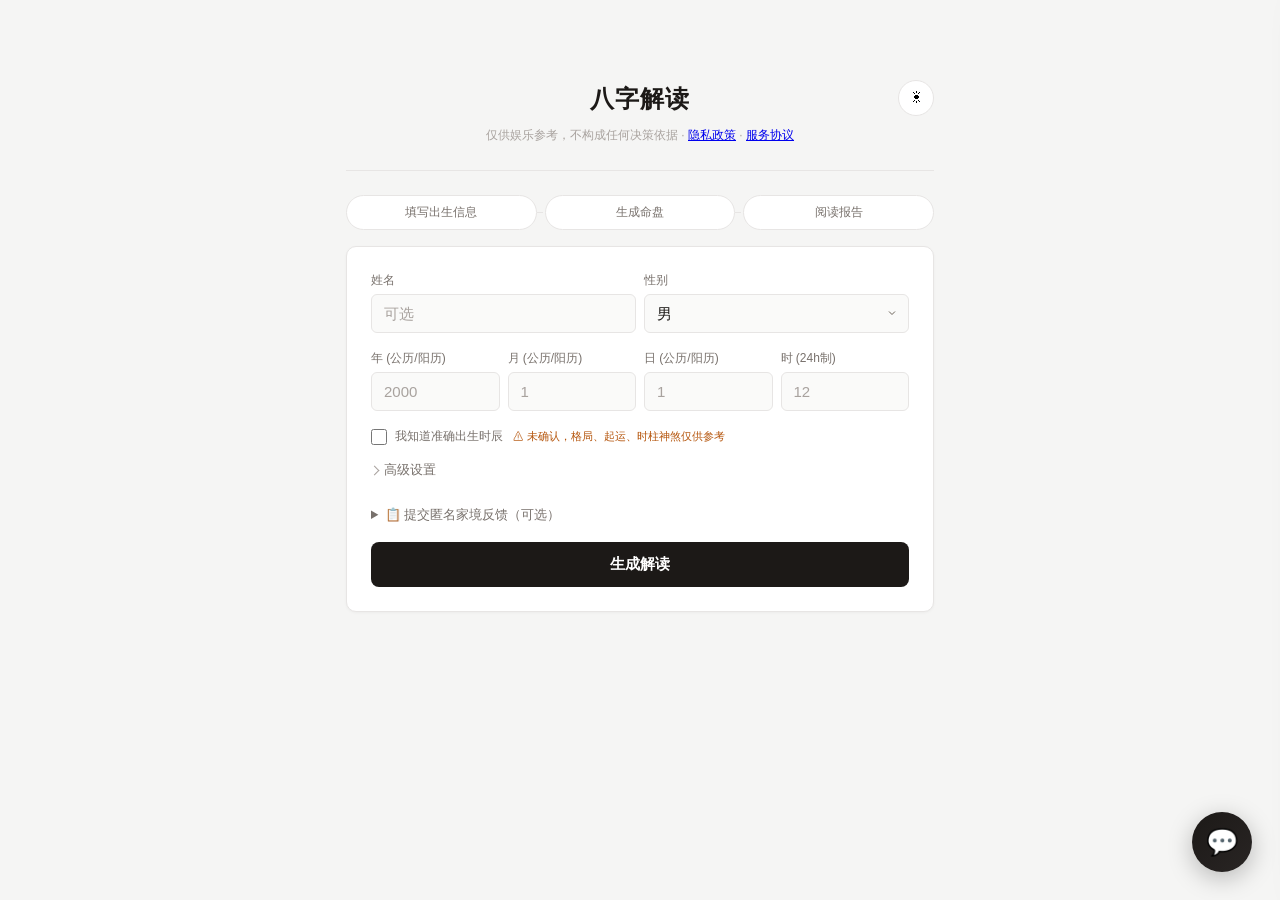
==== frontend/index.html @ baef701c "fix: align personality evidence scoring" ====
<!DOCTYPE html>
<html lang="zh-CN">
<head>
<meta charset="UTF-8">
<meta name="viewport" content="width=device-width, initial-scale=1.0">
<title>八字解读</title>
<script>(function(){var t=localStorage.getItem('bazi-theme');if(t==='dark'||(!t&&window.matchMedia('(prefers-color-scheme:dark)').matches))document.documentElement.classList.add('dark')})()</script>
<link rel="icon" href="favicon.svg?v=20260716" type="image/svg+xml">
<link rel="stylesheet" href="style.css?v=20260716-security1">
<link rel=stylesheet href=chat.css>
</head>
<body>

<div class="container">

<!-- Header -->
<header class="header">
  <button class="theme-toggle" id="themeToggle" title="切换深浅色" aria-label="切换深浅色">☀</button>
  <h1>八字解读</h1>
  <p class="disclaimer">仅供娱乐参考，不构成任何决策依据 · <a href=/privacy target=_blank>隐私政策</a> · <a href=/terms target=_blank>服务协议</a></p>
  <div class="api-row">
    <label>API</label>
    <input id="apiUrl" type=hidden>
  </div>
</header>

<div class="start-steps" aria-label="生成流程">
  <span>填写出生信息</span>
  <span>生成命盘</span>
  <span>阅读报告</span>
</div>

<!-- Form -->
<div class="form-card" id="formCard">
  <div class="form-row">
    <label><span>姓名</span><input id="name" placeholder="可选"></label>
    <label><span>性别</span><select id="gender"><option>男</option><option>女</option></select></label>
  </div>
  <div class="form-row">
    <label><span>年 (公历/阳历)</span><input id="year" type="number" placeholder="2000" min="1900" max="2100" required></label>
    <label><span>月 (公历/阳历)</span><input id="month" type="number" placeholder="1" min="1" max="12" required></label>
    <label><span>日 (公历/阳历)</span><input id="day" type="number" placeholder="1" min="1" max="31" required></label>
    <label><span>时 (24h制)</span><input id="hour" type="number" placeholder="12" min="0" max="23"></label>
  </div>
  <div class="form-row" style="margin-bottom:6px">
    <label style="flex-direction:row;align-items:center;gap:8px;font-size:13px;color:var(--text-secondary)">
      <input type="checkbox" id="hourConfirmed" style="width:16px;height:16px;accent-color:var(--accent);cursor:pointer">
      <span>我知道准确出生时辰</span>
      <span id="hourHint" style="font-size:11px;color:var(--gold);margin-left:2px">⚠ 未确认，格局、起运、时柱神煞仅供参考</span>
    </label>
  </div>
  <details class="advanced-options">
    <summary>高级设置</summary>
    <div class="form-row" style="margin-top:10px">
      <label><span>流年范围</span><input id="lnFrom" type="number" placeholder="2026" min="1900" max="2100"></label>
      <label><span>至</span><input id="lnTo" type="number" placeholder="2031" min="1900" max="2100"></label>
    </div>
  </details>
  <details style="margin-bottom:var(--space-md);font-size:13px;color:var(--text-secondary)">
    <summary style="cursor:pointer;user-select:none">📋 提交匿名家境反馈（可选）</summary>
    <div class="form-row" style="margin-top:10px">
      <label><span>经济水平</span><select id="familyLevel"><option value="">不填</option><option>宽裕</option><option>普通</option><option>紧张</option></select></label>
    </div>
  </details>
  <button class="btn" id="submitBtn">生成解读</button>
</div>

<!-- Copy button -->
<button class="btn-sm copy-btn" id="copyBtn">&#x2398; 复制命盘</button>

<!-- Results -->
<div id="result" class="result"></div>

</div><!-- /container -->

<!-- Day Pillar Modal -->
<div class="modal-overlay" id="modal">
  <div class="modal">
    <h3>日主详情 <button class="modal-close" id="modalClose">&times;</button></h3>
    <div id="modalContent"></div>
  </div>
</div>

<!-- Back to Top -->
<button class="back-top" id="backTop" title="回到顶部">&#8593;</button>

<div class="report-mobile-actions" id="reportActions">
  <button type="button" onclick="openChat('报告')">问 AI</button>
  <button type="button" onclick="document.getElementById('copyBtn').click()">复制</button>
  <button type="button" onclick="window.scrollTo({top:0,behavior:'smooth'})">顶部</button>
</div>

<script src="app.js?v=20260718-evidence1"></script>

<!-- ═══ Chat Toggle ═══ -->
<button class=chat-toggle id=chatToggle onclick=toggleChat() title="AI 追问">💬<span class=badge id=chatBadge></span></button>

<!-- ═══ Chat Overlay ═══ -->
<div class=chat-overlay id=chatOverlay onclick=closeChat()></div>

<!-- ═══ Chat Panel ═══ -->
<div class=chat-panel id=chatPanel>
  <div class=chat-panel-header>
    <h3>AI 命理解读 <span class=quota-badge id=quotaBadge></span> <span class=ask-ai-btn onclick=openPayModal() style="font-size:11px;margin-left:4px">解锁</span></h3>
    <button class=chat-panel-close onclick=closeChat()>✕</button>
  </div>
  <div class=chat-messages id=chatMessages>
    <div class=chat-empty>
      <div>AI 基于古典命理文献为你解读<br>纯文化娱乐参考</div>
      <div style="margin-top:10px;padding:10px 14px;background:var(--tag-bg);border-radius:8px;font-size:11px;line-height:1.7;text-align:left">
        💬 <b>收费标准</b><br>
        · 每日免费 3 次<br>
        · ⚡体验版 ¥6.9 / 20次<br>
        · ⭐推荐版 ¥12.9 / 60次<br>
        · 👑尊享版 ¥19.9 / 永久<br>
        · 点击 <b>🔓 解锁</b> 获取激活码
      </div>
    </div>
  </div>
  <div class=chat-context-hint id=chatContextHint></div>
  <div class=chat-input-suggestions>
    <span onclick="useSuggestion('这个八字整体格局怎么样')">格局层次</span>
    <span onclick="useSuggestion('我最近几年感情运如何')">感情运势</span>
    <span onclick="useSuggestion('适合做什么行业')">事业方向</span>
    <span onclick="useSuggestion('性格上有哪些优势和短板')">性格解读</span>
  </div>
  <div class=chat-input-area>
    <input id=chatInput placeholder=追问八字… onkeydown="if(event.key==='Enter')sendChat()">
    <button id=chatSendBtn onclick=sendChat()>➤</button>
  </div>
  <div class=chat-footer>
    <div class=chat-footer-row>
      <span class=chat-footer-item>
        <svg width=13 height=13 viewBox="0 0 24 24" fill=none stroke=currentColor stroke-width=2 stroke-linecap=round><path d="M12 22s8-4 8-10V5l-8-3-8 3v7c0 6 8 10 8 10z"/></svg>
        报错超时不扣次
      </span>
      <span class=chat-footer-divider></span>
      <span class=chat-footer-item>
        <svg width=13 height=13 viewBox="0 0 24 24" fill=none stroke=currentColor stroke-width=2 stroke-linecap=round><path d="M20 21v-2a4 4 0 0 0-4-4H8a4 4 0 0 0-4 4v2"/><circle cx="12" cy="7" r="4"/></svg>
        微信 o0707111
      </span>
    </div>
  </div>
</div>

<!-- ═══ 付费弹窗 ═══ -->
<div class=modal-overlay id=payModal onclick=closePayModal()>
  <div class=modal-card onclick="event.stopPropagation()">
    <h3>🔑 解锁 AI 追问</h3>
    <div style="display:grid;grid-template-columns:1fr 1fr 1fr;gap:8px;margin:12px 0">
      <div style="background:var(--tag-bg);border-radius:10px;padding:10px 6px;text-align:center;border:1px solid var(--border)">
        <div style="font-size:10px;color:var(--text-tertiary)">⚡ 体验版</div>
        <div style="font-size:18px;font-weight:700;color:var(--accent)">¥6.9</div>
        <div style="font-size:10px;color:var(--text-tertiary)">20次</div>
      </div>
      <div style="background:var(--accent);border-radius:10px;padding:10px 6px;text-align:center">
        <div style="font-size:10px;color:rgba(255,255,255,.7)">⭐ 推荐</div>
        <div style="font-size:18px;font-weight:700;color:#fff">¥12.9</div>
        <div style="font-size:10px;color:rgba(255,255,255,.7)">60次</div>
      </div>
      <div style="background:var(--tag-bg);border-radius:10px;padding:10px 6px;text-align:center;border:1px solid var(--border)">
        <div style="font-size:10px;color:var(--text-tertiary)">👑 尊享版</div>
        <div style="font-size:18px;font-weight:700;color:var(--accent)">¥19.9</div>
        <div style="font-size:10px;color:var(--text-tertiary)">永久</div>
      </div>
    </div>
    <p style="font-size:12px;color:var(--text-tertiary);text-align:center">已有激活码？直接输入下方</p>
    <input id=actCodeInput placeholder="输入激活码" autocomplete=off>
    <div class=status-msg id=actCodeStatus></div>
    <p style="font-size:10px;color:var(--text-tertiary);text-align:center;margin:10px 0 0">🛡 退款保障：AI报错/超时不扣次 · 未激活可退款</p>
    <div class=btn-row>
      <button class=btn-secondary onclick=closePayModal()>取消</button>
      <button class=btn-primary onclick=submitActivationCode()>激活</button>
    </div>
  </div>
</div>

<!-- ═══ 免责弹窗 ═══ -->
<div class=modal-overlay id=disclaimerModal onclick=closeDisclaimer()>
  <div class=modal-card onclick="event.stopPropagation()">
    <h3>免责声明</h3>
    <p style="font-size:13px;color:var(--text-secondary);line-height:1.8">
      本 AI 追问功能仅供<strong>文化娱乐参考</strong>，不替代专业医疗、法律、心理咨询。AI 生成内容基于传统命理文献，不具备科学依据。人生重大决策请咨询相关专业人士。
    </p>
    <label class=disclaimer-check>
      <input type=checkbox id=disclaimerCheck>
      <span>我已阅读并同意 <a href=/terms target=_blank>服务协议</a> 和 <a href=/privacy target=_blank>隐私政策</a></span>
    </label>
    <div class=btn-row>
      <button class=btn-primary id=disclaimerBtn disabled onclick=acceptDisclaimer()>确认并继续</button>
    </div>
    <script src="inline.js"></script>
  </div>
</div>

</body>
</html>
---- frontend/style.css ----
/* ==========================================
   CSS Custom Properties (Light default)
   ========================================== */
:root {
  --bg: #f5f5f4;
  --surface: #ffffff;
  --surface-hover: #fafaf9;
  --border: #e7e5e4;
  --border-hover: #d6d3d1;
  --text: #1c1917;
  --text-secondary: #78716c;
  --text-tertiary: #a8a29e;
  --accent: #1c1917;
  --accent-hover: #292524;
  --accent-text: #ffffff;
  --input-bg: #fafaf9;
  --good: #15803d;
  --bad: #b91c1c;
  --gold: #b45309;
  --error-bg: #fef2f2;
  --error-border: #fecaca;
  --tag-bg: #f5f5f4;
  --tooltip-bg: #1c1917;
  --tooltip-text: #ffffff;
  --modal-overlay: rgba(28,25,23,.5);
  --shadow-card: 0 1px 3px rgba(0,0,0,.04);
  --shadow-modal: 0 8px 32px rgba(0,0,0,.16);
  --radius: 10px;
  --radius-sm: 6px;
  --space-xs: 4px;
  --space-sm: 8px;
  --space-md: 16px;
  --space-lg: 24px;
  --space-xl: 32px;
  --space-2xl: 48px;
}

html.dark {
  --bg: #14141c;
  --surface: #1c1c2a;
  --surface-hover: #222236;
  --border: #2a2a40;
  --border-hover: #3a3a54;
  --text: #e8e4df;
  --text-secondary: #a09888;
  --text-tertiary: #6a6460;
  --accent: #c4956a;
  --accent-hover: #d4a878;
  --accent-text: #14141c;
  --input-bg: #1a1a28;
  --good: #5cb85c;
  --bad: #e05555;
  --gold: #d4943a;
  --error-bg: #2a1a14;
  --error-border: #5a2a1a;
  --tag-bg: #222236;
  --tooltip-bg: #e8e4df;
  --tooltip-text: #14141c;
  --modal-overlay: rgba(0,0,0,.55);
  --shadow-card: 0 1px 2px rgba(0,0,0,.25);
  --shadow-modal: 0 8px 32px rgba(0,0,0,.45);
}

/* ==========================================
   Reset & Base
   ========================================== */
*,*::before,*::after{margin:0;padding:0;box-sizing:border-box}
html{scroll-behavior:smooth}
body{
  font-family:-apple-system,BlinkMacSystemFont,"Segoe UI",Roboto,"Helvetica Neue",Arial,"Noto Sans SC",sans-serif;
  background:var(--bg);color:var(--text);
  line-height:1.6;min-height:100vh;
  -webkit-font-smoothing:antialiased;
}

.container{max-width:620px;margin:0 auto;padding:var(--space-xl) var(--space-md) 96px}

.header{
  text-align:center;padding:var(--space-2xl) 0 var(--space-lg);
  border-bottom:1px solid var(--border);margin-bottom:var(--space-lg);
  position:relative;
}
.header h1{font-size:24px;font-weight:700;letter-spacing:1px;color:var(--text)}
.header .disclaimer{font-size:12px;color:var(--text-tertiary);margin-top:var(--space-sm)}
.header .api-row{display:none}

.theme-toggle{
  position:absolute;right:0;top:var(--space-2xl);
  width:36px;height:36px;border-radius:50%;
  background:var(--surface);border:1px solid var(--border);
  cursor:pointer;font-size:16px;line-height:34px;text-align:center;
  transition:border-color .15s,transform .15s;user-select:none;
}
.theme-toggle:hover{border-color:var(--border-hover);transform:scale(1.08)}
.start-steps{
  display:grid;
  grid-template-columns:repeat(3,1fr);
  gap:8px;
  margin:0 0 var(--space-md);
}
.start-steps span{
  position:relative;
  text-align:center;
  font-size:12px;
  color:var(--text-secondary);
  background:var(--surface);
  border:1px solid var(--border);
  border-radius:999px;
  padding:7px 6px;
}
.start-steps span:not(:last-child)::after{
  content:'';
  position:absolute;
  right:-7px;
  top:50%;
  width:6px;
  height:1px;
  background:var(--border);
}

.form-card{
  background:var(--surface);border:1px solid var(--border);
  border-radius:var(--radius);padding:var(--space-lg);
  margin-bottom:var(--space-lg);box-shadow:var(--shadow-card);
}
.form-row{display:flex;gap:var(--space-sm);margin-bottom:var(--space-md)}
.form-row label{flex:1;display:flex;flex-direction:column;gap:var(--space-xs)}
.form-row label span{
  font-size:12px;font-weight:500;color:var(--text-secondary);
}
.advanced-options{
  margin-bottom:var(--space-md);
  color:var(--text-secondary);
  font-size:13px;
}
.advanced-options summary{
  cursor:pointer;
  user-select:none;
  list-style:none;
  display:flex;
  align-items:center;
  gap:6px;
  padding:8px 0;
}
.advanced-options summary::-webkit-details-marker{display:none}
.advanced-options summary::before{
  content:'';
  width:7px;
  height:7px;
  border-right:1.5px solid var(--text-tertiary);
  border-bottom:1.5px solid var(--text-tertiary);
  transform:rotate(-45deg);
  transition:transform .15s;
}
.advanced-options[open] summary::before{transform:rotate(45deg)}
input,select{
  width:100%;padding:10px 12px;font-size:15px;font-family:inherit;
  background:var(--input-bg);border:1px solid var(--border);
  border-radius:var(--radius-sm);color:var(--text);
  transition:border-color .15s,box-shadow .15s;
  -webkit-appearance:none;appearance:none;
}
select{
  background-image:url("data:image/svg+xml,%3Csvg xmlns='http://www.w3.org/2000/svg' width='12' height='12' viewBox='0 0 24 24' fill='none' stroke='%236b6258' stroke-width='2'%3E%3Cpath d='m6 9 6 6 6-6'/%3E%3C/svg%3E");
  background-repeat:no-repeat;background-position:right 10px center;padding-right:32px;
}
input:focus,select:focus{outline:none;border-color:var(--accent);box-shadow:0 0 0 3px color-mix(in srgb,var(--accent) 12%,transparent)}
input::placeholder{color:var(--text-tertiary)}
input[type="checkbox"]{width:auto;padding:0;-webkit-appearance:checkbox;appearance:auto;accent-color:var(--accent);cursor:pointer}

.btn{
  width:100%;padding:13px;font-size:15px;font-weight:600;font-family:inherit;
  background:var(--accent);color:var(--accent-text);border:none;
  border-radius:8px;cursor:pointer;
  transition:background .15s,transform .1s,opacity .15s;
}
.btn:hover{background:var(--accent-hover)}
.btn:active{transform:scale(.99)}
.btn:disabled{background:var(--tag-bg);color:var(--text-tertiary);cursor:not-allowed;transform:none}

.btn-sm{
  font-size:13px;padding:8px 16px;border-radius:6px;
  background:var(--surface);color:var(--text-secondary);
  border:1px solid var(--border);cursor:pointer;
  transition:border-color .15s,color .15s;
}
.btn-sm:hover{border-color:var(--border-hover);color:var(--text)}

.copy-btn{display:none;margin-bottom:var(--space-md)}
.report-mobile-actions{display:none}

.result{display:none}
.result.visible{
  display:flex;
  flex-direction:column;
  animation:fadeIn .3s ease;
}
.result > *{order:10}
.report-overview{order:1}
.report-nav{order:2}
#section-personality{order:3}
#section-focus{order:4}
#section-dayun{order:5}
#section-gender-luck{order:6}
#section-flow{order:7}
#section-calendar{order:8}
#section-foundation{order:9}
.report-warning{order:10}

.report-overview{
  background:linear-gradient(135deg,var(--surface),color-mix(in srgb,var(--gold) 7%,var(--surface)));
  border:1px solid var(--border);
  border-left:3px solid var(--gold);
  border-radius:var(--radius);
  padding:22px 24px;
  margin-bottom:24px;
  box-shadow:var(--shadow-card);
}
.report-overview-copy{margin-bottom:18px}
.report-eyebrow{
  font-size:11px;
  font-weight:700;
  color:var(--gold);
  margin-bottom:6px;
}
.report-headline{
  font-size:20px;
  font-weight:700;
  color:var(--text);
  line-height:1.35;
}
.report-subline{
  font-size:13px;
  color:var(--text-secondary);
  margin-top:8px;
  line-height:1.7;
}
.overview-grid{
  display:grid;
  grid-template-columns:repeat(3,1fr);
  gap:10px;
}
.overview-item{
  background:color-mix(in srgb,var(--surface) 86%,transparent);
  border:1px solid color-mix(in srgb,var(--border) 70%,transparent);
  border-radius:var(--radius-sm);
  padding:10px 12px;
  min-width:0;
}
.overview-item span{
  display:block;
  font-size:10px;
  color:var(--text-tertiary);
  margin-bottom:3px;
}
.overview-item b{
  display:block;
  font-size:13px;
  line-height:1.45;
  color:var(--text);
  font-weight:600;
  overflow-wrap:anywhere;
}
.report-nav{
  position:sticky;
  top:0;
  z-index:20;
  display:flex;
  align-items:center;
  gap:8px;
  overflow-x:auto;
  padding:8px 0 14px;
  margin-bottom:6px;
  background:linear-gradient(to bottom,var(--bg) 70%,color-mix(in srgb,var(--bg) 0%,transparent));
  scrollbar-width:none;
}
.report-nav::-webkit-scrollbar{display:none}
.report-nav-label{
  flex:0 0 auto;
  font-size:11px;
  color:var(--text-tertiary);
  margin-right:2px;
}
.report-nav a{
  flex:0 0 auto;
  text-decoration:none;
  font-size:12px;
  font-weight:600;
  color:var(--text-secondary);
  background:var(--surface);
  border:1px solid var(--border);
  border-radius:999px;
  padding:5px 12px;
}
.report-nav a:hover{border-color:var(--border-hover);color:var(--text)}
.report-section{
  scroll-margin-top:56px;
  margin-bottom:28px;
}
.report-section-head{
  display:flex;
  align-items:flex-end;
  justify-content:space-between;
  gap:16px;
  margin-bottom:12px;
}
.report-section-head span{
  display:block;
  font-size:11px;
  font-weight:700;
  color:var(--gold);
  margin-bottom:2px;
}
.report-section-head h2{
  font-size:18px;
  line-height:1.35;
  color:var(--text);
}
.report-section-head p{
  max-width:260px;
  font-size:12px;
  color:var(--text-tertiary);
  line-height:1.6;
  text-align:right;
}
.module-prompts{
  display:flex;
  flex-wrap:wrap;
  gap:6px;
  margin:-2px 0 12px;
}
.module-prompts button{
  font-family:inherit;
  font-size:11px;
  color:var(--text-secondary);
  background:var(--surface);
  border:1px solid var(--border);
  border-radius:999px;
  padding:5px 10px;
  cursor:pointer;
  transition:border-color .15s,color .15s,background .15s;
}
.module-prompts button:hover{
  border-color:var(--accent);
  color:var(--text);
  background:color-mix(in srgb,var(--gold) 8%,var(--surface));
}
.evidence-details{
  background:var(--surface);
  border:1px solid var(--border);
  border-radius:var(--radius);
  box-shadow:var(--shadow-card);
  overflow:hidden;
}
.evidence-details summary{
  cursor:pointer;
  user-select:none;
  padding:14px 18px;
  font-size:13px;
  font-weight:600;
  color:var(--text);
  list-style:none;
}
.evidence-details summary::-webkit-details-marker{display:none}
.evidence-details summary::before{
  content:'';
  display:inline-block;
  width:7px;
  height:7px;
  border-right:1.5px solid var(--text-tertiary);
  border-bottom:1.5px solid var(--text-tertiary);
  transform:rotate(-45deg);
  margin-right:9px;
  vertical-align:1px;
  transition:transform .15s;
}
.evidence-details[open] summary{
  border-bottom:1px solid var(--border);
}
.evidence-details[open] summary::before{transform:rotate(45deg)}
.evidence-body{
  padding:16px 18px 4px;
}
.evidence-body .pillars,
.evidence-body .info-panel{
  margin-bottom:18px;
}
.report-card-grid{
  display:grid;
  grid-template-columns:repeat(4,1fr);
  gap:10px;
}
.report-mini-card{
  background:var(--surface);
  border:1px solid var(--border);
  border-radius:var(--radius);
  padding:14px 16px;
  box-shadow:var(--shadow-card);
  min-width:0;
}
.report-mini-card span,
.dayun-focus-card span{
  display:block;
  font-size:10px;
  color:var(--text-tertiary);
  margin-bottom:5px;
}
.report-mini-card b,
.dayun-focus-card b{
  display:block;
  font-size:15px;
  color:var(--text);
  line-height:1.45;
  overflow-wrap:anywhere;
}
.report-mini-card p,
.dayun-focus-card p{
  margin-top:7px;
  font-size:12px;
  color:var(--text-secondary);
  line-height:1.6;
}
.dayun-focus-card{
  background:var(--surface);
  border:1px solid var(--border);
  border-left:3px solid var(--gold);
  border-radius:var(--radius);
  padding:16px 18px;
  box-shadow:var(--shadow-card);
}
.dayun-focus-note{
  margin-top:10px;
  padding:8px 10px;
  border-radius:6px;
  background:var(--tag-bg);
  color:var(--text-secondary);
  font-size:12px;
  line-height:1.6;
}
.dayun-focus-card .dayun-interpretations{
  margin-top:10px;
}
.gender-luck-panel{
  background:var(--surface);
  border:1px solid var(--border);
  border-left:3px solid var(--gold);
  border-radius:var(--radius);
  box-shadow:var(--shadow-card);
  overflow:hidden;
}
.gender-luck-summary{
  display:grid;
  grid-template-columns:repeat(3,minmax(0,1fr));
}
.gender-luck-summary-row{
  min-width:0;
  padding:14px 16px;
  border-right:1px solid var(--border);
}
.gender-luck-summary-row:last-child{border-right:0}
.gender-luck-summary-row span{
  display:block;
  margin-bottom:5px;
  color:var(--text-tertiary);
  font-size:10px;
}
.gender-luck-summary-row b{
  display:block;
  color:var(--text);
  font-size:15px;
  line-height:1.45;
  overflow-wrap:anywhere;
}
.gender-luck-summary-row p{
  margin-top:6px;
  color:var(--text-secondary);
  font-size:12px;
  line-height:1.6;
  overflow-wrap:anywhere;
}
.gender-luck-xiaoyun,
.gender-luck-kinship{
  padding:13px 16px 16px;
  border-top:1px solid var(--border);
}
.gender-luck-xiaoyun h3,
.gender-luck-kinship h3{
  margin-bottom:8px;
  color:var(--text-tertiary);
  font-size:11px;
  font-weight:600;
  line-height:1.4;
}
.gender-luck-chips{
  display:flex;
  gap:6px;
  overflow-x:auto;
  padding-bottom:4px;
  scrollbar-color:var(--border-hover) transparent;
  scrollbar-width:thin;
}
.gender-luck-chips:focus-visible{
  outline:2px solid var(--accent);
  outline-offset:2px;
}
.gender-luck-chips::-webkit-scrollbar{height:4px}
.gender-luck-chips::-webkit-scrollbar-thumb{
  background:var(--border-hover);
  border-radius:var(--radius-sm);
}
.gender-luck-chip{
  flex:none;
  padding:4px 8px;
  border:1px solid var(--border);
  border-radius:var(--radius-sm);
  background:var(--tag-bg);
  color:var(--text-secondary);
  font-size:11px;
  line-height:1.4;
  white-space:nowrap;
}
.gender-luck-kinship{
  display:grid;
  grid-template-columns:repeat(2,minmax(0,1fr));
  column-gap:20px;
}
.gender-luck-kinship h3{grid-column:1/-1}
.gender-luck-kinship-row{
  display:flex;
  justify-content:space-between;
  gap:12px;
  min-width:0;
  padding:8px 0;
  border-top:1px solid var(--border);
}
.gender-luck-kinship-row span{
  flex:0 1 auto;
  min-width:0;
  color:var(--text-tertiary);
  font-size:11px;
  overflow-wrap:anywhere;
}
.gender-luck-kinship-row b{
  flex:1 1 auto;
  min-width:0;
  color:var(--text);
  font-size:12px;
  line-height:1.5;
  text-align:right;
  overflow-wrap:anywhere;
}
.gender-luck-sensitive-note{
  margin:0 16px 16px;
  padding:9px 11px;
  border-left:2px solid color-mix(in srgb,var(--bad) 42%,var(--border));
  background:color-mix(in srgb,var(--bad) 6%,var(--surface));
  color:var(--text-secondary);
}
.gender-luck-sensitive-note b{
  display:block;
  margin-bottom:3px;
  color:color-mix(in srgb,var(--bad) 70%,var(--text));
  font-size:11px;
}
.gender-luck-sensitive-note p{
  font-size:11px;
  line-height:1.6;
  overflow-wrap:anywhere;
}

.section-title{
  font-size:11px;font-weight:600;color:var(--text-tertiary);
  margin-bottom:var(--space-sm);padding-left:2px;
}

/* ==========================================
   Four Pillars
   ========================================== */
.pillars{
  display:grid;grid-template-columns:repeat(4,1fr);
  gap:8px;margin-bottom:28px;
}
.pillar{
  background:var(--surface);border:1px solid var(--border);
  border-radius:var(--radius);padding:16px 10px 14px;
  text-align:center;cursor:default;
  transition:border-color var(--transition);
  animation:fadeUp .4s ease both;
}
.pillar:nth-child(1){animation-delay:.05s}
.pillar:nth-child(2){animation-delay:.12s}
.pillar:nth-child(3){animation-delay:.19s}
.pillar:nth-child(4){animation-delay:.26s}
.pillar:hover{border-color:var(--border-hover)}
.pillar.day-pillar{
  border-color:var(--border-hover);
  box-shadow:0 1px 6px color-mix(in srgb,var(--accent) 15%,transparent);
  cursor:pointer;
  position:relative;
}
.pillar.day-pillar::after{
  content:'点击详情';
  position:absolute;bottom:4px;right:8px;
  font-size:9px;color:var(--text-tertiary);
  opacity:0;transition:opacity var(--transition);
}
.pillar.day-pillar:hover::after{opacity:1}

.pillar .pillar-label{
  font-size:10px;font-weight:500;color:var(--text-tertiary);
  text-transform:uppercase;letter-spacing:1px;margin-bottom:6px;
}
.pillar .stem-branch{
  font-size:28px;font-weight:700;color:var(--text);
  letter-spacing:2px;line-height:1.2;
}
.pillar .nayin-text{
  font-size:11px;color:var(--text-tertiary);margin-top:4px;
  cursor:help;
}
.pillar .hidden-stems{
  font-size:12px;color:var(--text-secondary);margin-top:3px;
  cursor:help;
}
.pillar .ten-god{
  font-size:11px;font-weight:500;color:var(--accent);margin-top:3px;
  cursor:help;
}

@keyframes fadeUp{
  from{opacity:0;transform:translateY(12px)}
  to{opacity:1;transform:translateY(0)}
}

/* ==========================================
   Tooltip (CSS-only)
   ========================================== */
[data-tip]{
  position:relative;
  border-bottom:1px dotted var(--text-tertiary);
}
[data-tip]:hover::after{
  content:attr(data-tip);
  position:absolute;bottom:calc(100% + 6px);left:50%;
  transform:translateX(-50%);
  background:var(--tooltip-bg);color:var(--tooltip-text);
  font-size:11px;font-weight:400;padding:5px 10px;border-radius:4px;
  white-space:nowrap;z-index:100;
  pointer-events:none;animation:tooltipIn .15s ease;
}
[data-tip]:hover::before{
  content:'';
  position:absolute;bottom:calc(100% + 2px);left:50%;
  transform:translateX(-50%);
  border:4px solid transparent;border-top-color:var(--tooltip-bg);
  z-index:100;pointer-events:none;
}
@keyframes tooltipIn{from{opacity:0;transform:translateX(-50%) translateY(3px)}to{opacity:1;transform:translateX(-50%) translateY(0)}}

/* ==========================================
   Info Panel
   ========================================== */
.info-panel{
  background:var(--surface);border:1px solid var(--border);
  border-radius:var(--radius);padding:20px 24px;
  margin-bottom:28px;box-shadow:var(--shadow-card);
}
.info-grid{display:grid;grid-template-columns:1fr 1fr;gap:10px 32px}
.info-item{display:flex;flex-direction:column;gap:2px}
.info-item .info-label{
  font-size:10px;color:var(--text-tertiary);text-transform:uppercase;letter-spacing:0.5px;
  align-self:flex-start;
}
.info-item .info-value{font-size:14px;color:var(--text);font-weight:500}
.info-item .info-sub{font-size:12px;color:var(--text-secondary);margin-top:2px;line-height:1.5}
.info-item.full{grid-column:1/-1}
.dayun-scroll{display:flex;flex-wrap:wrap;gap:6px;margin-top:4px}
.dayun-tag{
  font-size:12px;color:var(--text-secondary);
  background:var(--input-bg);border:1px solid var(--border);
  border-radius:4px;padding:3px 8px;white-space:nowrap;
}

/* ==========================================
   Category Filter
   ========================================== */
.filter-bar{
  display:flex;flex-wrap:wrap;gap:6px;margin-bottom:14px;
}
.filter-pill{
  font-size:11px;font-weight:500;padding:4px 12px;
  border-radius:20px;cursor:pointer;user-select:none;
  background:var(--surface);color:var(--text-secondary);
  border:1px solid var(--border);
  transition:all var(--transition);
}
.filter-pill:hover{border-color:var(--border-hover)}
.filter-pill.active{
  background:var(--accent);color:var(--accent-text);
  border-color:var(--accent);
}

/* ── LLM 实时推理逐字显示 ── */
.llm-live-section{
  max-height:320px;overflow-y:auto;
  background:var(--surface);border:1px solid var(--border);
  border-radius:var(--radius);padding:12px 16px;margin-bottom:16px;
  font-size:13px;line-height:1.7;color:var(--text-secondary);
  box-shadow:var(--shadow-card);
}
.llm-live-section .section-title{
  font-size:12px;color:var(--text-tertiary);margin-bottom:8px;
  padding-bottom:6px;border-bottom:1px solid var(--border);
}
.llm-year-item{
  padding:4px 0;border-bottom:1px dashed var(--border);
}
.llm-year-item:last-child{border-bottom:none}
.llm-year-label{font-weight:600;color:var(--text);margin-right:4px}

/* ==========================================
   Event Cards (collapsible)
   ========================================== */
.events-section{
  position:relative;
  margin-bottom:28px;
  padding-left:18px;
}
.events-section::before{
  content:'';
  position:absolute;
  left:4px;
  top:8px;
  bottom:8px;
  width:1px;
  background:linear-gradient(to bottom,var(--gold),color-mix(in srgb,var(--border) 80%,transparent));
}
.event-card{
  position:relative;
  background:var(--surface);border:1px solid var(--border);
  border-radius:var(--radius);margin-bottom:8px;
  box-shadow:var(--shadow-card);
  transition:border-color var(--transition);
}
.event-card::before{
  content:'';
  position:absolute;
  left:-19px;
  top:22px;
  width:9px;
  height:9px;
  border-radius:50%;
  background:var(--surface);
  border:2px solid var(--gold);
  box-shadow:0 0 0 3px var(--bg);
}
.event-card:hover{border-color:var(--border-hover)}
.event-card .event-header{
  display:flex;align-items:center;gap:8px;
  padding:16px 18px;cursor:pointer;user-select:none;
  transition:background var(--transition);
}
.event-card .event-header:hover{background:var(--surface-hover)}
.event-card .event-year{
  font-size:17px;font-weight:700;color:var(--text);
}
.event-card .event-ganzhi{
  font-size:14px;color:var(--text-secondary);font-weight:500;
}
.event-card .event-age{
  font-size:12px;color:var(--text-tertiary);margin-left:auto;
}
.event-card .chevron{
  font-size:10px;color:var(--text-tertiary);
  transition:transform .2s ease;
}
.event-card.open .chevron{transform:rotate(90deg)}
/* header category badges */
.event-tags{display:flex;gap:4px;flex-wrap:wrap;margin-left:auto;margin-right:6px}
.header-tag{
  font-size:10px;font-weight:600;padding:1px 6px;border-radius:3px;
  background:var(--tag-bg);color:var(--text-secondary);
}
.event-summary-line{
  margin:-6px 18px 12px;
  color:var(--text-secondary);
  font-size:12px;
  line-height:1.6;
}
/* pattern bar */
.pattern-fav{font-size:13px;color:var(--good);font-weight:500}
.pattern-harm{font-size:13px;color:var(--bad);font-weight:500}
/* 喜忌标签 */
.tag-ji{display:inline-block;font-size:10px;padding:0 4px;border-radius:3px;background:#fee2e2;color:#b91c1c;font-weight:600;margin:0 2px}
.tag-xi{display:inline-block;font-size:10px;padding:0 4px;border-radius:3px;background:#dcfce7;color:#15803d;font-weight:600;margin:0 2px}
html.dark .tag-ji{background:#3b1a1a;color:#f87171}
html.dark .tag-xi{background:#1a3b2a;color:#6ee7b7}
.tag-ji-full{display:inline-block;font-size:10px;padding:0 4px;border-radius:3px;background:#fee2e2;color:#b91c1c;font-weight:600;margin:0 2px}
.event-card .event-body{
  display:none;border-top:1px solid var(--border);
  padding:4px 0;
}
.event-card.open .event-body{display:block}
.event-item{padding:12px 18px;border-bottom:1px solid var(--border)}
.event-item:last-child{border-bottom:none}
/* 主行: 星级+类别+方向+预测 */
.event-main{display:flex;align-items:center;gap:6px;flex-wrap:wrap;margin-bottom:4px}
.event-main .stars{color:var(--gold);white-space:nowrap;font-size:12px}
.event-main .tag{font-size:10px;font-weight:600;background:var(--tag-bg);color:var(--text-secondary);border-radius:3px;padding:1px 6px}
.event-main .direction-bad{font-size:12px;font-weight:600;color:var(--bad)}
.event-main .direction-good{font-size:12px;font-weight:600;color:var(--good)}
.event-main .prediction-text{font-size:13px;color:var(--text);font-weight:500}
.event-main .llm-badge{font-size:11px;background:linear-gradient(135deg,#a78bfa,#7c3aed);color:#fff;border-radius:3px;padding:0 4px;line-height:1.5}
/* 触发词 */
.event-trigger{font-size:12px;color:var(--text-secondary);padding:2px 0 4px 0;line-height:1.7}
/* 小提示: 归类到各自事件下方，灰色圆角卡片 */
.event-hints{margin-top:6px;padding:8px 12px;background:var(--tag-bg);border-radius:6px}
.event-hint{font-size:11px;color:var(--text-secondary);line-height:1.7;padding:2px 0}
.event-hint .hint-dot{display:inline-block;width:5px;height:5px;border-radius:50%;background:var(--accent);margin-right:6px;vertical-align:middle;opacity:.6}

/* ==========================================
   Modal
   ========================================== */
.modal-overlay{
  display:none;position:fixed;inset:0;
  background:var(--modal-overlay);z-index:200;
  justify-content:center;align-items:center;
  animation:fadeIn .15s ease;
}
.modal-overlay.open{display:flex;opacity:1;visibility:visible}
.modal{
  background:var(--surface);border:1px solid var(--border);
  border-radius:var(--radius);padding:28px 28px 24px;
  max-width:380px;width:90%;box-shadow:var(--shadow-modal);
  animation:slideUp .2s ease;
}
.modal h3{
  font-size:18px;color:var(--text);margin-bottom:16px;
  display:flex;align-items:center;justify-content:space-between;
}
.modal-close{
  width:28px;height:28px;border-radius:50%;border:1px solid var(--border);
  background:var(--surface);cursor:pointer;font-size:14px;color:var(--text-secondary);
  display:flex;align-items:center;justify-content:center;
  transition:all var(--transition);
}
.modal-close:hover{border-color:var(--border-hover);color:var(--text)}
.modal .modal-row{
  display:flex;justify-content:space-between;padding:8px 0;
  border-bottom:1px solid var(--border);font-size:14px;
}
.modal .modal-row:last-child{border-bottom:none}
.modal .modal-label{color:var(--text-tertiary)}
.modal .modal-value{color:var(--text);font-weight:500}
.modal .modal-good{color:var(--good)}
.modal .modal-bad{color:var(--bad)}

@keyframes fadeIn{from{opacity:0}to{opacity:1}}
@keyframes slideUp{from{opacity:0;transform:translateY(16px)}to{opacity:1;transform:translateY(0)}}

/* ==========================================
   Back to Top
   ========================================== */
.back-top{
  position:fixed;bottom:28px;right:28px;
  width:40px;height:40px;border-radius:50%;
  background:var(--surface);border:1px solid var(--border);
  color:var(--text-secondary);font-size:18px;
  cursor:pointer;z-index:50;
  display:flex;align-items:center;justify-content:center;
  opacity:0;visibility:hidden;
  transform:translateY(8px);
  transition:all .25s ease;
  box-shadow:var(--shadow-card);
}
.back-top.visible{opacity:1;visibility:visible;transform:translateY(0)}
.back-top:hover{border-color:var(--border-hover);color:var(--text)}

/* ==========================================
   Life Stage Bar
   ========================================== */
.life-stage-bar{
  display:flex;align-items:center;gap:10px;flex-wrap:wrap;
  background:var(--surface);border:1px solid var(--border);
  border-radius:var(--radius);padding:12px 18px;margin-bottom:20px;
  font-size:13px;color:var(--text-secondary);
}
.life-stage-label{font-weight:500;color:var(--text-tertiary)}
.life-stage-badge{
  padding:4px 14px;border-radius:20px;font-weight:600;font-size:13px;
  background:var(--accent);color:var(--accent-text);
}
.life-stage-badge.student{
  background:color-mix(in srgb,var(--good) 20%,var(--surface));
  color:var(--good);border:1px solid color-mix(in srgb,var(--good) 30%,transparent);
}
.life-stage-desc{flex:1;min-width:200px;font-size:12px;color:var(--text-tertiary)}
.stage-toggle-btn{
  padding:5px 14px;border-radius:6px;font-size:12px;cursor:pointer;
  background:var(--surface);color:var(--accent);
  border:1px solid var(--accent);
  transition:all var(--transition);
  white-space:nowrap;
}
.stage-toggle-btn:hover{background:var(--accent);color:var(--accent-text)}

/* ==========================================
   Personality & Family
   ========================================== */
.personality-text{
  font-size:14px;color:var(--text);line-height:1.9;
}
.personality-text h1,.personality-text h2{
  font-size:16px;font-weight:700;color:var(--text);
  margin:22px 0 8px;padding-bottom:5px;
  border-bottom:1px solid var(--tag-bg);
}
.personality-text h3{
  font-size:14px;font-weight:700;color:var(--text);
  margin:16px 0 6px;padding:3px 0 3px 10px;
  border-left:3px solid var(--accent);
}
.personality-text strong{
  color:var(--text);font-weight:600;
}
.personality-text p{margin:6px 0}
.personality-text hr{border:none;border-top:1px dashed var(--tag-bg);margin:16px 0}
.fusion-placeholder{color:var(--text-tertiary);font-size:13px}
.fusion-cursor{animation:blink .8s infinite;color:var(--accent);font-weight:100}
@keyframes blink{0%,100%{opacity:1}50%{opacity:0}}
.fusion-feedback{
  margin-top:20px;padding-top:16px;border-top:1px solid var(--border);
}
.fusion-feedback[hidden],.fusion-feedback-detail[hidden]{display:none}
.fusion-feedback-title{
  font-size:13px;font-weight:600;color:var(--text);margin-bottom:10px;
}
.fusion-rating-options{
  display:grid;grid-template-columns:repeat(3,minmax(0,1fr));gap:6px;
}
.fusion-rating-options button,.fusion-section-options button{
  min-height:36px;padding:7px 8px;border:1px solid var(--border);border-radius:6px;
  background:var(--surface);color:var(--text-secondary);font-size:12px;cursor:pointer;
  transition:background .15s,border-color .15s,color .15s;
}
.fusion-rating-options button:hover,.fusion-section-options button:hover{
  border-color:var(--border-hover);color:var(--text);
}
.fusion-rating-options button.active{
  background:var(--accent);border-color:var(--accent);color:var(--accent-text);
}
.fusion-rating-options button:disabled,.fusion-section-options button:disabled{
  cursor:default;opacity:.65;
}
.fusion-feedback-detail{margin-top:14px}
.fusion-feedback-detail>span{
  display:block;font-size:12px;color:var(--text-tertiary);margin-bottom:8px;
}
.fusion-section-options{
  display:grid;grid-template-columns:repeat(2,minmax(0,1fr));gap:6px;
}
.fusion-section-options .fusion-feedback-skip{
  grid-column:1/-1;min-height:32px;border-color:transparent;background:transparent;
}
.fusion-feedback-status{
  min-height:20px;margin-top:8px;font-size:12px;color:var(--text-tertiary);
}
.fusion-feedback-thanks{
  font-size:13px;color:var(--good);text-align:center;padding:6px 0;
}

/* 病药高亮卡片 */
.bingyao-card{
  border-left:3px solid var(--gold);
  background:var(--surface);
  border-radius:0 8px 8px 0;
  padding:12px 16px;
  margin-bottom:16px;
}
.bingyao-badge{
  display:inline-block;
  font-size:11px;
  color:var(--gold);
  padding:1px 0 4px;
  letter-spacing:.5px;
}
.bingyao-title{
  font-size:15px;
  font-weight:700;
  color:var(--text);
  margin-bottom:6px;
}
.bingyao-directive{
  font-size:13px;
  color:var(--text-secondary);
  line-height:1.7;
}
.bingyao-secondary{
  margin-top:8px;
  display:flex;
  gap:6px;
  flex-wrap:wrap;
}
.bingyao-secondary span{
  font-size:11px;
  color:var(--text-tertiary);
  background:var(--tag-bg);
  padding:2px 8px;
  border-radius:4px;
}

/* 十神排行 */
.shishen-rank{
  margin-bottom:16px;
}
.shishen-rank-title{
  font-size:12px;
  color:var(--text-tertiary);
  margin-bottom:8px;
}
.shishen-rank-title span{font-weight:400;margin-left:6px}
.evidence-scale-note{
  font-size:11px;color:var(--text-tertiary);line-height:1.6;margin:-3px 0 8px;
}
.shishen-row{margin-bottom:7px}
.shishen-bar{
  display:flex;
  align-items:center;
  margin-bottom:4px;
  position:relative;
  background:var(--tag-bg);
  border-radius:4px;
  overflow:hidden;
}
.shishen-name{
  font-size:12px;
  color:var(--text);
  width:48px;
  flex-shrink:0;
  padding:3px 8px;
  z-index:1;
}
.shishen-val{
  font-size:11px;
  color:var(--text-secondary);
  width:36px;
  text-align:right;
  padding-right:8px;
  z-index:1;
}
.shishen-level{
  margin-left:auto;padding:0 8px;font-size:11px;color:var(--text-secondary);z-index:1;
}
.shishen-breakdown{
  margin:2px 4px 0 56px;font-size:10px;color:var(--text-tertiary);line-height:1.45;
}
.shishen-fill{
  position:absolute;
  left:0;top:0;bottom:0;
  background:var(--accent);
  opacity:.15;
  border-radius:4px;
  transition:width .4s;
}

/* 性格六维度网格 */
.traits-grid{
  margin-top:14px;
  display:grid;
  grid-template-columns:1fr 1fr;
  gap:8px 20px;
}
.trait-tile{
  padding:6px 0;
}
.trait-label{
  display:block;
  font-size:11px;
  color:var(--text-tertiary);
  margin-bottom:2px;
}
.trait-text{
  font-size:13px;
  color:var(--text);
}

/* 融合/原始切换 */
.personality-toggle{
  text-align:center;
  margin-top:12px;
}
.toggle-btn{
  font-size:12px;
  color:var(--accent);
  background:none;
  border:1px solid var(--accent);
  border-radius:6px;
  padding:4px 16px;
  cursor:pointer;
  transition:.2s;
}
.toggle-btn:hover{
  background:var(--accent);
  color:var(--bg);
}

.personality-profile-raw{
  font-size:14px;
  color:var(--text);
  line-height:1.9;
  margin-bottom:12px;
}
.evidence-status{
  display:flex;flex-wrap:wrap;gap:8px 16px;padding-bottom:12px;margin-bottom:14px;
  border-bottom:1px solid var(--border);
}
.evidence-status span{font-size:13px;color:var(--text);min-width:110px}
.evidence-status small{display:block;font-size:10px;color:var(--text-tertiary);margin-bottom:1px}
.evidence-fallback-note{
  font-size:12px;color:var(--text-secondary);line-height:1.6;margin-bottom:2px;
}
.evidence-scale-details{
  margin:0 0 14px;border-bottom:1px solid var(--border);padding-bottom:12px;
}
.evidence-scale-details summary{
  cursor:pointer;font-size:12px;font-weight:600;color:var(--text-secondary);list-style:none;
}
.evidence-scale-details summary::-webkit-details-marker{display:none}
.evidence-scale-details summary::before{
  content:'+';display:inline-block;width:16px;color:var(--accent);font-weight:700;
}
.evidence-scale-details[open] summary::before{content:'−'}
.evidence-scale-content{
  display:grid;grid-template-columns:repeat(auto-fit,minmax(210px,1fr));gap:5px 14px;
  padding:9px 0 0 16px;font-size:11px;color:var(--text-secondary);line-height:1.55;
}
.evidence-scale-content p{
  grid-column:1/-1;margin:2px 0 0;color:var(--text-tertiary);
}
.evidence-dimensions{border-top:1px solid var(--border);margin-top:16px}
.evidence-dimension{padding:13px 0;border-bottom:1px solid var(--border)}
.evidence-dimension-head{display:flex;align-items:baseline;gap:10px;margin-bottom:8px}
.evidence-dimension-head strong{font-size:13px;color:var(--text)}
.evidence-dimension-head span{font-size:11px;color:var(--accent)}
.evidence-signals{display:grid;grid-template-columns:repeat(auto-fit,minmax(128px,1fr));gap:5px 14px}
.evidence-signal{display:flex;justify-content:space-between;gap:8px;font-size:11px;min-width:0}
.evidence-signal span{color:var(--text-tertiary);overflow-wrap:anywhere}
.evidence-signal strong{color:var(--text);font-weight:600;white-space:nowrap}
.evidence-secondary,.evidence-pending{
  margin-top:7px;font-size:11px;color:var(--text-secondary);line-height:1.55;
}
.evidence-pending{color:var(--gold)}
.evidence-boundaries{margin-top:14px;padding-top:12px;border-top:1px solid var(--border)}
.evidence-boundaries strong{font-size:11px;color:var(--text-secondary)}
.evidence-boundaries ul{margin:5px 0 0 17px}
.evidence-boundaries li{font-size:11px;color:var(--text-tertiary);line-height:1.65;margin-bottom:2px}
.family-level{text-align:center;margin-bottom:12px}
.family-badge{
  display:inline-block;padding:6px 20px;border-radius:20px;
  font-size:14px;font-weight:600;
  background:var(--accent);color:var(--accent-text);
}
.family-text{
  font-size:13px;color:var(--text-secondary);line-height:1.8;
}

/* ==========================================
   Calendar (择日)
   ========================================== */
.calendar-section{margin-top:24px}
.calendar-header{
  display:flex;align-items:center;justify-content:space-between;
  margin-bottom:12px;
}
.calendar-nav{
  width:32px;height:32px;border-radius:50%;
  background:var(--surface);border:1px solid var(--border);
  cursor:pointer;font-size:14px;color:var(--text-secondary);
  display:flex;align-items:center;justify-content:center;
  transition:all var(--transition);
}
.calendar-nav:hover{border-color:var(--border-hover);color:var(--text)}
.calendar-month{
  font-size:15px;font-weight:600;color:var(--text);
}
.calendar-grid{
  display:grid;grid-template-columns:repeat(7,1fr);
  gap:2px;text-align:center;
}
.calendar-day-header{
  font-size:10px;color:var(--text-tertiary);
  padding:4px 0;font-weight:500;
}
.calendar-day{
  aspect-ratio:1;display:flex;align-items:center;justify-content:center;
  font-size:13px;border-radius:6px;cursor:default;
  color:var(--text-secondary);transition:background .15s;
}
.calendar-day:hover{background:var(--surface-hover)}
.calendar-day.great{
  background:#15803d;color:#fff;font-weight:700;
}
html.dark .calendar-day.great{
  background:#2d8a4e;color:#e8e4df;
}
.calendar-day.good{
  background:#dcfce7;color:#15803d;font-weight:600;
}
html.dark .calendar-day.good{
  background:#1a3b2a;color:#6ee7b7;
}
.calendar-day.avoid{
  background:#fee2e2;color:#b91c1c;font-weight:600;
}
html.dark .calendar-day.avoid{
  background:#3b1a1a;color:#f87171;
}
.calendar-day.bad{
  background:#b91c1c;color:#fff;font-weight:700;
}
html.dark .calendar-day.bad{
  background:#c53030;color:#e8e4df;
}
.calendar-day.empty{background:transparent;cursor:default}
.calendar-legend{
  display:flex;gap:16px;margin-top:10px;font-size:11px;color:var(--text-tertiary);
}
.calendar-legend .dot{
  display:inline-block;width:8px;height:8px;border-radius:50%;margin-right:4px;
  vertical-align:middle;
}
.calendar-legend .dot.great{background:#15803d}
.calendar-legend .dot.good{background:#86dba5}
.calendar-legend .dot.avoid{background:#f5a0a0}
.calendar-legend .dot.bad{background:#b91c1c}
html.dark .calendar-legend .dot.great{background:#2d8a4e}
html.dark .calendar-legend .dot.good{background:#6ee7b7}
html.dark .calendar-legend .dot.avoid{background:#f87171}
html.dark .calendar-legend .dot.bad{background:#c53030}
.calendar-actions{
  display:flex;gap:8px;margin-top:12px;
}
.calendar-export-btn{
  font-size:12px;padding:6px 14px;border-radius:6px;
  background:var(--accent);color:var(--accent-text);
  border:none;cursor:pointer;transition:opacity .15s;
}
.calendar-export-btn:hover{opacity:.85}

/* ==========================================
   Chat context
   ========================================== */
.chat-context-hint{
  display:none;
  margin:10px 14px 0;
  padding:8px 10px;
  border:1px solid var(--border);
  border-radius:8px;
  background:var(--tag-bg);
  color:var(--text-secondary);
  font-size:12px;
  line-height:1.6;
  overflow-wrap:anywhere;
}
.chat-context-hint.active{
  display:block;
}

/* ==========================================
   States
   ========================================== */
.no-signal-msg{
  text-align:center;color:var(--text-tertiary);font-size:12px;
  padding:10px 18px 14px;
}
.loading-state{text-align:center;padding:48px 20px;color:var(--text-tertiary)}
.spinner{
  display:inline-block;width:24px;height:24px;
  border:2px solid var(--border);border-top-color:var(--text-tertiary);
  border-radius:50%;animation:spin .6s linear infinite;margin-bottom:12px;
}
@keyframes spin{to{transform:rotate(360deg)}}
.error-state{
  background:var(--error-bg);border:1px solid var(--error-border);
  color:var(--bad);padding:14px 18px;border-radius:8px;font-size:13px;margin-bottom:16px;
}
.empty-state{text-align:center;color:var(--text-tertiary);font-size:13px;padding:32px 20px}

/* ==========================================
   Responsive
   ========================================== */
@media(max-width:480px){
  .container{padding:16px 12px 24px}
  .header{padding:28px 0 24px}
  .header h1{font-size:22px}
  .theme-toggle{top:24px;right:-4px}
  .report-overview{padding:18px 16px;margin-bottom:20px}
  .report-headline{font-size:18px}
  .overview-grid{grid-template-columns:1fr 1fr;gap:8px}
  .overview-item{padding:9px 10px}
  .report-card-grid{grid-template-columns:1fr;gap:8px}
  .report-mini-card{padding:12px 14px}
  .dayun-focus-card{padding:14px 15px}
  .gender-luck-summary{grid-template-columns:1fr}
  .gender-luck-summary-row{
    padding:11px 13px;
    border-right:0;
    border-bottom:1px solid var(--border);
  }
  .gender-luck-summary-row:last-child{border-bottom:0}
  .gender-luck-xiaoyun,
  .gender-luck-kinship{padding:11px 13px 13px}
  .gender-luck-kinship{grid-template-columns:1fr}
  .gender-luck-chips{overflow-x:auto;max-width:100%}
  .gender-luck-sensitive-note{margin:0 13px 13px;padding:8px 10px}
  .report-nav{margin-left:-2px;margin-right:-2px}
  .report-section{margin-bottom:24px}
  .report-section-head{display:block;margin-bottom:10px}
  .report-section-head h2{font-size:17px}
  .report-section-head p{text-align:left;max-width:none;margin-top:4px}
  .pillars{grid-template-columns:repeat(2,1fr);gap:6px}
  .pillar{padding:14px 8px 12px}
  .pillar .stem-branch{font-size:24px}
  .form-card{padding:18px 16px 14px}
  .form-row{flex-wrap:wrap;gap:8px}
  .info-grid{grid-template-columns:1fr;gap:8px}
  .traits-grid{grid-template-columns:1fr;gap:6px}
  .evidence-signals{grid-template-columns:1fr 1fr;gap:6px 12px}
  .evidence-scale-content{grid-template-columns:1fr;padding-left:12px}
  .shishen-breakdown{margin-left:4px}
  .event-card .event-header{padding:14px 14px}
  .event-summary-line{margin:-6px 14px 10px}
  .event-item{padding:6px 14px}
  .report-mobile-actions.active{
    display:grid;
    grid-template-columns:1fr 1fr 1fr;
    gap:6px;
    width:calc(100% - 108px);
    max-width:512px;
    margin:24px 84px 24px 12px;
    padding:6px;
    background:color-mix(in srgb,var(--surface) 92%,transparent);
    border:1px solid var(--border);
    border-radius:12px;
    box-shadow:0 8px 28px rgba(0,0,0,.14);
    backdrop-filter:blur(10px);
  }
  .report-mobile-actions button{
    font-family:inherit;
    font-size:12px;
    font-weight:600;
    color:var(--text);
    background:var(--input-bg);
    border:1px solid var(--border);
    border-radius:8px;
    padding:8px 6px;
  }
  .back-top{display:none}
}
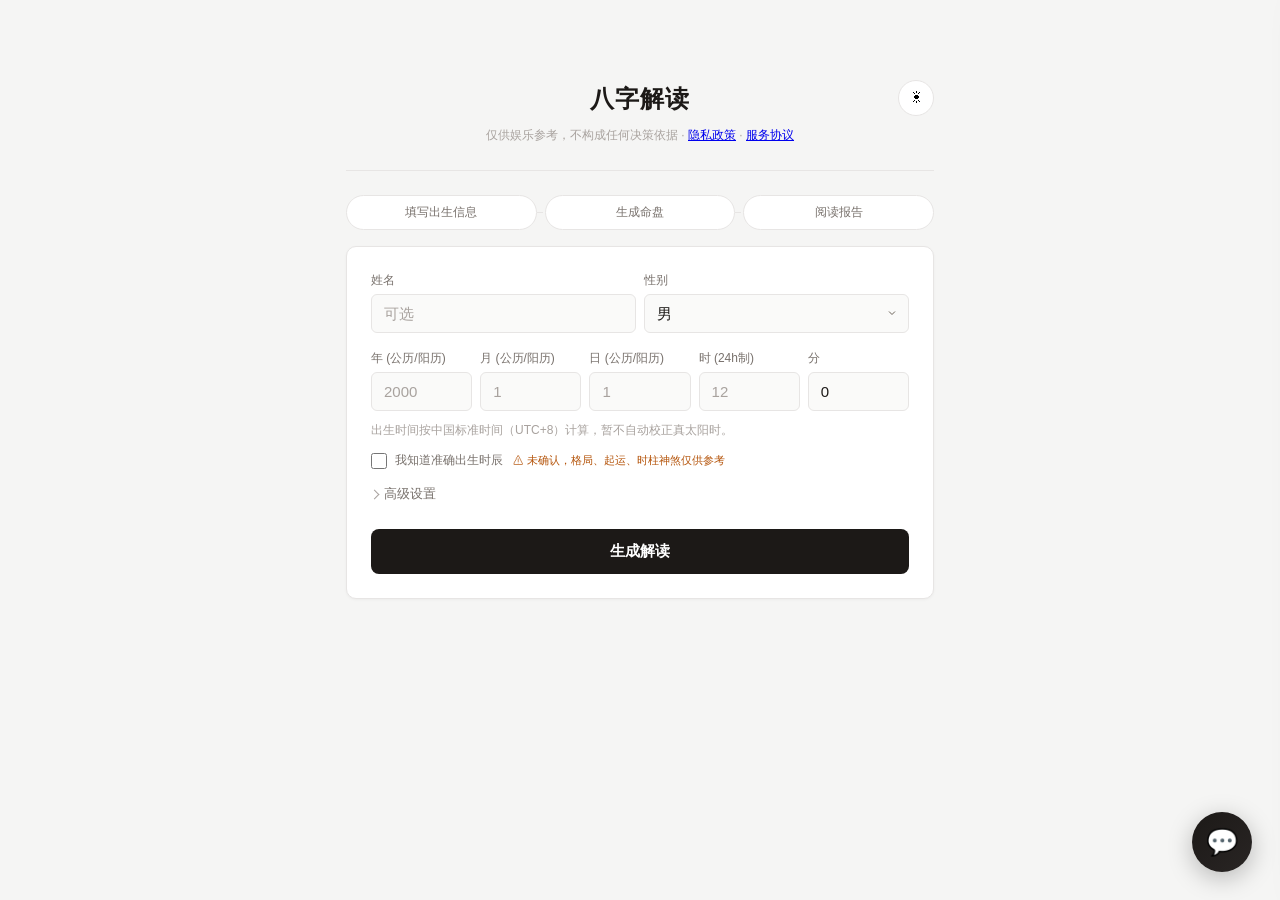
==== commit 83fbbb47: "feat: harden public reporting and validation" ====
--- a/frontend/index.html
+++ b/frontend/index.html
@@ -41,7 +41,9 @@
     <label><span>月 (公历/阳历)</span><input id="month" type="number" placeholder="1" min="1" max="12" required></label>
     <label><span>日 (公历/阳历)</span><input id="day" type="number" placeholder="1" min="1" max="31" required></label>
     <label><span>时 (24h制)</span><input id="hour" type="number" placeholder="12" min="0" max="23"></label>
+    <label><span>分</span><input id="minute" type="number" placeholder="00" min="0" max="59" value="0"></label>
   </div>
+  <p class="time-basis-note">出生时间按中国标准时间（UTC+8）计算，暂不自动校正真太阳时。</p>
   <div class="form-row" style="margin-bottom:6px">
     <label style="flex-direction:row;align-items:center;gap:8px;font-size:13px;color:var(--text-secondary)">
       <input type="checkbox" id="hourConfirmed" style="width:16px;height:16px;accent-color:var(--accent);cursor:pointer">
@@ -54,12 +56,6 @@
     <div class="form-row" style="margin-top:10px">
       <label><span>流年范围</span><input id="lnFrom" type="number" placeholder="2026" min="1900" max="2100"></label>
       <label><span>至</span><input id="lnTo" type="number" placeholder="2031" min="1900" max="2100"></label>
-    </div>
-  </details>
-  <details style="margin-bottom:var(--space-md);font-size:13px;color:var(--text-secondary)">
-    <summary style="cursor:pointer;user-select:none">📋 提交匿名家境反馈（可选）</summary>
-    <div class="form-row" style="margin-top:10px">
-      <label><span>经济水平</span><select id="familyLevel"><option value="">不填</option><option>宽裕</option><option>普通</option><option>紧张</option></select></label>
     </div>
   </details>
   <button class="btn" id="submitBtn">生成解读</button>
@@ -101,19 +97,14 @@
 <!-- ═══ Chat Panel ═══ -->
 <div class=chat-panel id=chatPanel>
   <div class=chat-panel-header>
-    <h3>AI 命理解读 <span class=quota-badge id=quotaBadge></span> <span class=ask-ai-btn onclick=openPayModal() style="font-size:11px;margin-left:4px">解锁</span></h3>
+    <h3>AI 命理解读</h3>
     <button class=chat-panel-close onclick=closeChat()>✕</button>
   </div>
   <div class=chat-messages id=chatMessages>
     <div class=chat-empty>
       <div>AI 基于古典命理文献为你解读<br>纯文化娱乐参考</div>
       <div style="margin-top:10px;padding:10px 14px;background:var(--tag-bg);border-radius:8px;font-size:11px;line-height:1.7;text-align:left">
-        💬 <b>收费标准</b><br>
-        · 每日免费 3 次<br>
-        · ⚡体验版 ¥6.9 / 20次<br>
-        · ⭐推荐版 ¥12.9 / 60次<br>
-        · 👑尊享版 ¥19.9 / 永久<br>
-        · 点击 <b>🔓 解锁</b> 获取激活码
+        AI 内容仅作传统文化参考，不构成医疗、法律、投资或人生决策建议。
       </div>
     </div>
   </div>
@@ -143,38 +134,6 @@
   </div>
 </div>
 
-<!-- ═══ 付费弹窗 ═══ -->
-<div class=modal-overlay id=payModal onclick=closePayModal()>
-  <div class=modal-card onclick="event.stopPropagation()">
-    <h3>🔑 解锁 AI 追问</h3>
-    <div style="display:grid;grid-template-columns:1fr 1fr 1fr;gap:8px;margin:12px 0">
-      <div style="background:var(--tag-bg);border-radius:10px;padding:10px 6px;text-align:center;border:1px solid var(--border)">
-        <div style="font-size:10px;color:var(--text-tertiary)">⚡ 体验版</div>
-        <div style="font-size:18px;font-weight:700;color:var(--accent)">¥6.9</div>
-        <div style="font-size:10px;color:var(--text-tertiary)">20次</div>
-      </div>
-      <div style="background:var(--accent);border-radius:10px;padding:10px 6px;text-align:center">
-        <div style="font-size:10px;color:rgba(255,255,255,.7)">⭐ 推荐</div>
-        <div style="font-size:18px;font-weight:700;color:#fff">¥12.9</div>
-        <div style="font-size:10px;color:rgba(255,255,255,.7)">60次</div>
-      </div>
-      <div style="background:var(--tag-bg);border-radius:10px;padding:10px 6px;text-align:center;border:1px solid var(--border)">
-        <div style="font-size:10px;color:var(--text-tertiary)">👑 尊享版</div>
-        <div style="font-size:18px;font-weight:700;color:var(--accent)">¥19.9</div>
-        <div style="font-size:10px;color:var(--text-tertiary)">永久</div>
-      </div>
-    </div>
-    <p style="font-size:12px;color:var(--text-tertiary);text-align:center">已有激活码？直接输入下方</p>
-    <input id=actCodeInput placeholder="输入激活码" autocomplete=off>
-    <div class=status-msg id=actCodeStatus></div>
-    <p style="font-size:10px;color:var(--text-tertiary);text-align:center;margin:10px 0 0">🛡 退款保障：AI报错/超时不扣次 · 未激活可退款</p>
-    <div class=btn-row>
-      <button class=btn-secondary onclick=closePayModal()>取消</button>
-      <button class=btn-primary onclick=submitActivationCode()>激活</button>
-    </div>
-  </div>
-</div>
-
 <!-- ═══ 免责弹窗 ═══ -->
 <div class=modal-overlay id=disclaimerModal onclick=closeDisclaimer()>
   <div class=modal-card onclick="event.stopPropagation()">
--- a/frontend/style.css
+++ b/frontend/style.css
@@ -811,6 +811,15 @@
 .event-main .direction-good{font-size:12px;font-weight:600;color:var(--good)}
 .event-main .prediction-text{font-size:13px;color:var(--text);font-weight:500}
 .event-main .llm-badge{font-size:11px;background:linear-gradient(135deg,#a78bfa,#7c3aed);color:#fff;border-radius:3px;padding:0 4px;line-height:1.5}
+.time-basis-note{margin:-6px 0 12px;font-size:12px;line-height:1.5;color:var(--text-tertiary)}
+.ai-review{margin:8px 18px 14px;padding:10px 12px;border:1px solid var(--border);border-radius:4px;background:var(--tag-bg)}
+.ai-review summary{cursor:pointer;font-size:12px;font-weight:600;color:var(--text-secondary)}
+.ai-review-item{padding:8px 0;border-top:1px solid var(--border);font-size:12px;line-height:1.6}
+.ai-review-item:first-of-type{border-top:none;padding-top:6px}
+.ai-review-item .tag{display:inline-block;margin-right:6px;font-size:10px;font-weight:600;background:var(--surface);color:var(--text-secondary);border-radius:3px;padding:1px 6px}
+.ai-review-direction{font-size:11px;color:var(--text-tertiary)}
+.ai-review-text{margin-top:4px;color:var(--text)}
+.ai-review-note{margin-top:4px;color:var(--text-secondary)}
 /* 触发词 */
 .event-trigger{font-size:12px;color:var(--text-secondary);padding:2px 0 4px 0;line-height:1.7}
 /* 小提示: 归类到各自事件下方，灰色圆角卡片 */
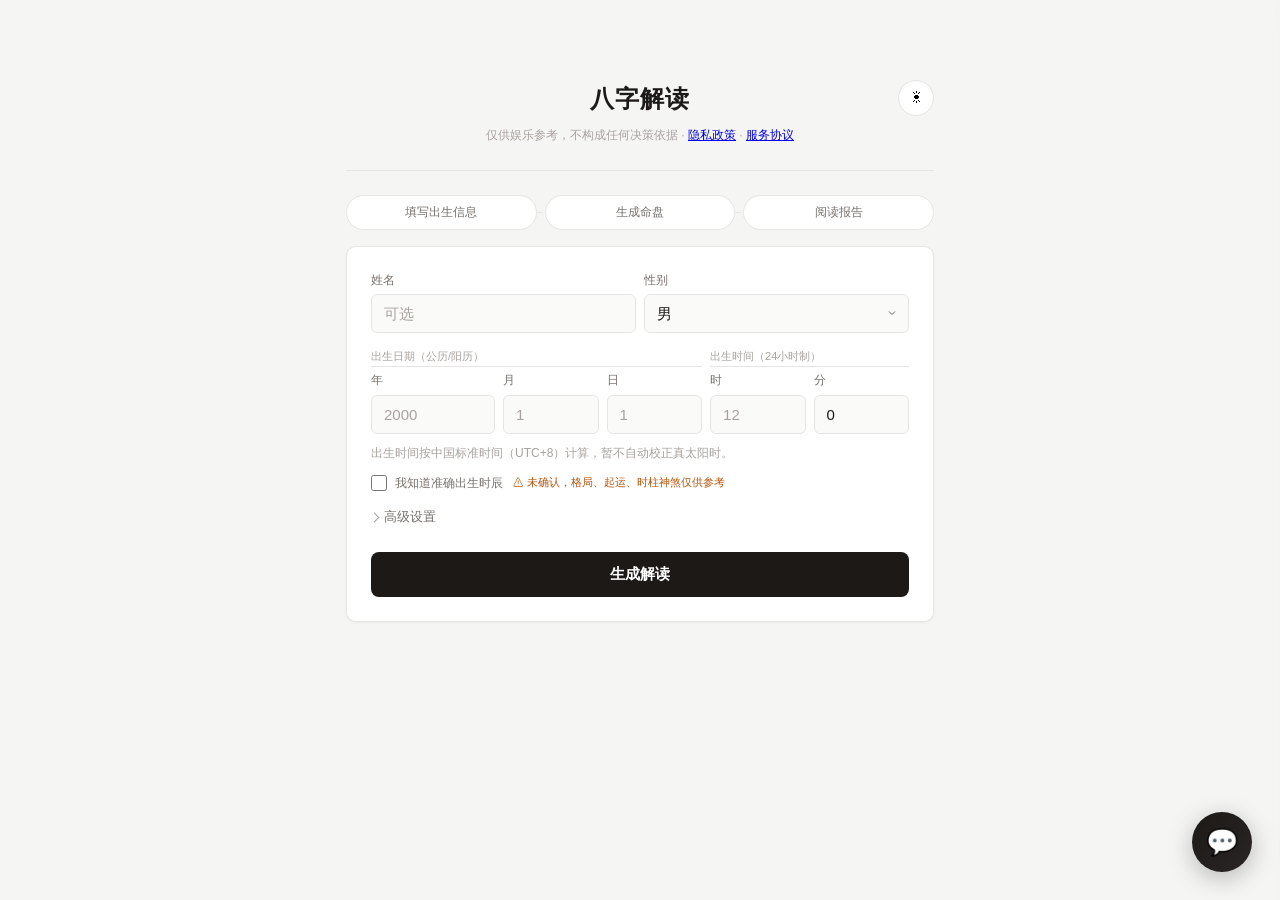
==== commit 902127de: "fix: align birth datetime inputs" ====
--- a/frontend/index.html
+++ b/frontend/index.html
@@ -6,7 +6,7 @@
 <title>八字解读</title>
 <script>(function(){var t=localStorage.getItem('bazi-theme');if(t==='dark'||(!t&&window.matchMedia('(prefers-color-scheme:dark)').matches))document.documentElement.classList.add('dark')})()</script>
 <link rel="icon" href="favicon.svg?v=20260716" type="image/svg+xml">
-<link rel="stylesheet" href="style.css?v=20260716-security1">
+<link rel="stylesheet" href="style.css?v=20260718-birth-layout1">
 <link rel=stylesheet href=chat.css>
 </head>
 <body>
@@ -36,11 +36,13 @@
     <label><span>姓名</span><input id="name" placeholder="可选"></label>
     <label><span>性别</span><select id="gender"><option>男</option><option>女</option></select></label>
   </div>
-  <div class="form-row">
-    <label><span>年 (公历/阳历)</span><input id="year" type="number" placeholder="2000" min="1900" max="2100" required></label>
-    <label><span>月 (公历/阳历)</span><input id="month" type="number" placeholder="1" min="1" max="12" required></label>
-    <label><span>日 (公历/阳历)</span><input id="day" type="number" placeholder="1" min="1" max="31" required></label>
-    <label><span>时 (24h制)</span><input id="hour" type="number" placeholder="12" min="0" max="23"></label>
+  <div class="form-row birth-datetime-grid">
+    <span class="birth-datetime-context birth-date-context">出生日期（公历/阳历）</span>
+    <span class="birth-datetime-context birth-time-context">出生时间（24小时制）</span>
+    <label><span>年</span><input id="year" type="number" placeholder="2000" min="1900" max="2100" required></label>
+    <label><span>月</span><input id="month" type="number" placeholder="1" min="1" max="12" required></label>
+    <label><span>日</span><input id="day" type="number" placeholder="1" min="1" max="31" required></label>
+    <label><span>时</span><input id="hour" type="number" placeholder="12" min="0" max="23"></label>
     <label><span>分</span><input id="minute" type="number" placeholder="00" min="0" max="59" value="0"></label>
   </div>
   <p class="time-basis-note">出生时间按中国标准时间（UTC+8）计算，暂不自动校正真太阳时。</p>
@@ -86,7 +88,7 @@
   <button type="button" onclick="window.scrollTo({top:0,behavior:'smooth'})">顶部</button>
 </div>
 
-<script src="app.js?v=20260718-evidence1"></script>
+<script src="app.js?v=20260718-ai-review1"></script>
 
 <!-- ═══ Chat Toggle ═══ -->
 <button class=chat-toggle id=chatToggle onclick=toggleChat() title="AI 追问">💬<span class=badge id=chatBadge></span></button>
--- a/frontend/style.css
+++ b/frontend/style.css
@@ -128,6 +128,20 @@
 .form-row label span{
   font-size:12px;font-weight:500;color:var(--text-secondary);
 }
+.birth-datetime-grid{
+  display:grid;
+  grid-template-columns:minmax(0,1.3fr) repeat(4,minmax(0,1fr));
+  align-items:end;
+  column-gap:var(--space-sm);
+  row-gap:var(--space-xs);
+}
+.birth-datetime-context{
+  min-width:0;padding-bottom:2px;border-bottom:1px solid var(--border);
+  color:var(--text-tertiary);font-size:11px;line-height:1.4;
+}
+.birth-date-context{grid-column:1 / 4}
+.birth-time-context{grid-column:4 / 6}
+.birth-datetime-grid label{grid-row:2;min-width:0}
 .advanced-options{
   margin-bottom:var(--space-md);
   color:var(--text-secondary);
@@ -781,11 +795,16 @@
   font-size:10px;font-weight:600;padding:1px 6px;border-radius:3px;
   background:var(--tag-bg);color:var(--text-secondary);
 }
+.ai-header-tag{border:1px solid var(--accent);background:transparent;color:var(--accent)}
 .event-summary-line{
   margin:-6px 18px 12px;
   color:var(--text-secondary);
   font-size:12px;
   line-height:1.6;
+}
+.ai-review-inline{
+  margin:-8px 18px 12px;padding-left:9px;border-left:2px solid var(--accent);
+  color:var(--text-secondary);font-size:11px;line-height:1.6;
 }
 /* pattern bar */
 .pattern-fav{font-size:13px;color:var(--good);font-weight:500}
@@ -817,6 +836,11 @@
 .ai-review-item{padding:8px 0;border-top:1px solid var(--border);font-size:12px;line-height:1.6}
 .ai-review-item:first-of-type{border-top:none;padding-top:6px}
 .ai-review-item .tag{display:inline-block;margin-right:6px;font-size:10px;font-weight:600;background:var(--surface);color:var(--text-secondary);border-radius:3px;padding:1px 6px}
+.ai-review-status{display:inline-block;margin-right:6px;font-size:10px;font-weight:600}
+.ai-review-status.signal{color:var(--accent)}
+.ai-review-status.clear{color:var(--text-tertiary)}
+.ai-review-status.incomplete{color:var(--bad)}
+.ai-review-clear{padding-top:6px;padding-bottom:6px}
 .ai-review-direction{font-size:11px;color:var(--text-tertiary)}
 .ai-review-text{margin-top:4px;color:var(--text)}
 .ai-review-note{margin-top:4px;color:var(--text-secondary)}
@@ -1332,6 +1356,8 @@
   .pillar .stem-branch{font-size:24px}
   .form-card{padding:18px 16px 14px}
   .form-row{flex-wrap:wrap;gap:8px}
+  .birth-datetime-grid{column-gap:6px;row-gap:5px}
+  .birth-datetime-grid input{padding:10px 7px}
   .info-grid{grid-template-columns:1fr;gap:8px}
   .traits-grid{grid-template-columns:1fr;gap:6px}
   .evidence-signals{grid-template-columns:1fr 1fr;gap:6px 12px}
@@ -1339,6 +1365,7 @@
   .shishen-breakdown{margin-left:4px}
   .event-card .event-header{padding:14px 14px}
   .event-summary-line{margin:-6px 14px 10px}
+  .ai-review-inline{margin:-6px 14px 10px}
   .event-item{padding:6px 14px}
   .report-mobile-actions.active{
     display:grid;
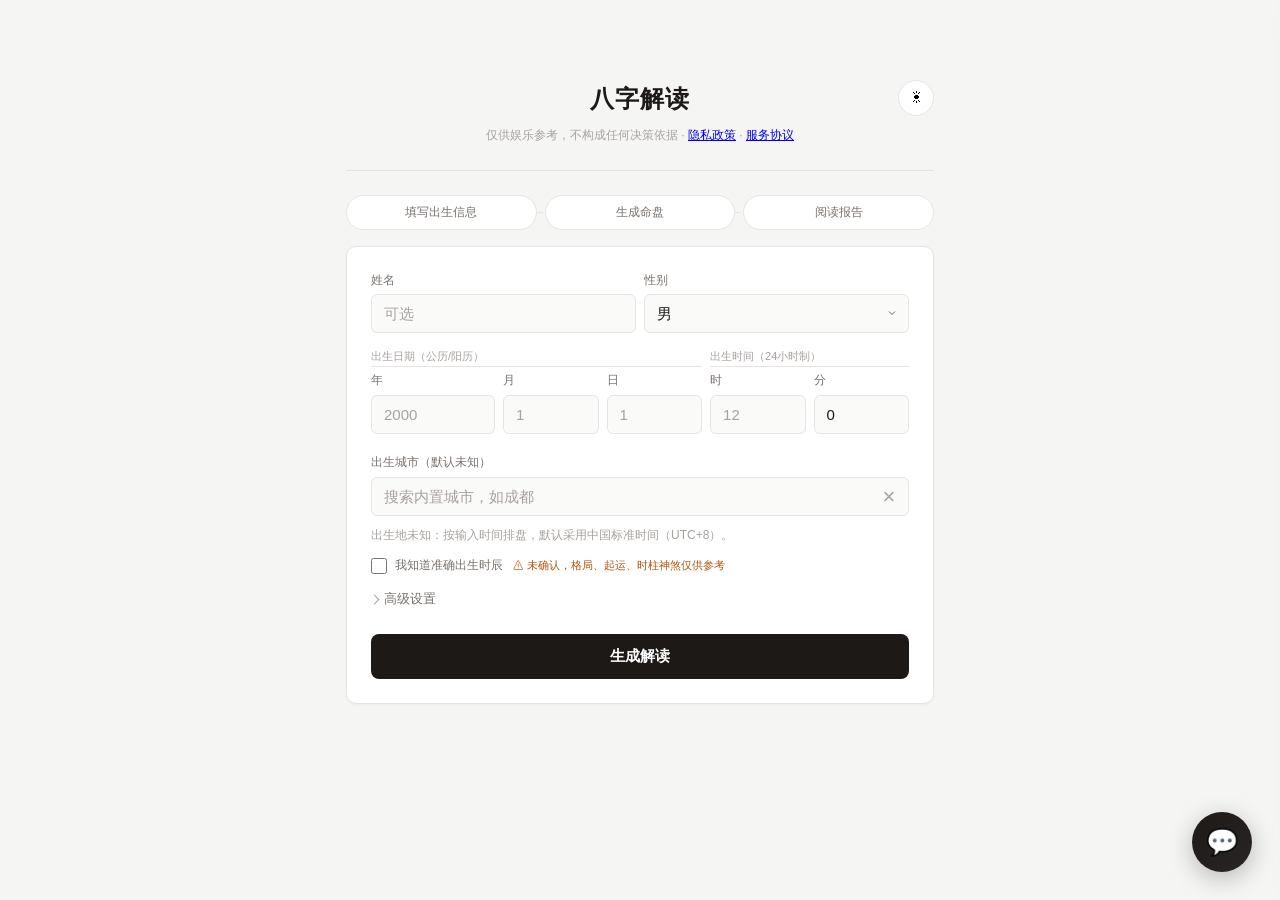
==== commit 6ca6f004: "feat: add true solar time resolution" ====
--- a/frontend/index.html
+++ b/frontend/index.html
@@ -6,7 +6,7 @@
 <title>八字解读</title>
 <script>(function(){var t=localStorage.getItem('bazi-theme');if(t==='dark'||(!t&&window.matchMedia('(prefers-color-scheme:dark)').matches))document.documentElement.classList.add('dark')})()</script>
 <link rel="icon" href="favicon.svg?v=20260716" type="image/svg+xml">
-<link rel="stylesheet" href="style.css?v=20260718-birth-layout1">
+<link rel="stylesheet" href="style.css?v=20260718-time-resolution1">
 <link rel=stylesheet href=chat.css>
 </head>
 <body>
@@ -45,7 +45,15 @@
     <label><span>时</span><input id="hour" type="number" placeholder="12" min="0" max="23"></label>
     <label><span>分</span><input id="minute" type="number" placeholder="00" min="0" max="59" value="0"></label>
   </div>
-  <p class="time-basis-note">出生时间按中国标准时间（UTC+8）计算，暂不自动校正真太阳时。</p>
+  <div class="birth-location-row">
+    <label for="citySearch"><span>出生城市（默认未知）</span></label>
+    <div class="city-picker">
+      <input id="citySearch" type="search" placeholder="搜索内置城市，如成都" autocomplete="off" role="combobox" aria-autocomplete="list" aria-expanded="false" aria-controls="cityOptions">
+      <button type="button" class="city-clear" id="cityClear" title="清除城市" aria-label="清除城市">&times;</button>
+      <div class="city-options" id="cityOptions" role="listbox" hidden></div>
+    </div>
+  </div>
+  <p class="time-basis-note" id="timeBasisNote">出生地未知：按输入时间排盘，默认采用中国标准时间（UTC+8）。</p>
   <div class="form-row" style="margin-bottom:6px">
     <label style="flex-direction:row;align-items:center;gap:8px;font-size:13px;color:var(--text-secondary)">
       <input type="checkbox" id="hourConfirmed" style="width:16px;height:16px;accent-color:var(--accent);cursor:pointer">
@@ -55,6 +63,11 @@
   </div>
   <details class="advanced-options">
     <summary>高级设置</summary>
+    <div class="form-row advanced-time-grid" style="margin-top:10px">
+      <label><span>出生记录精度</span><select id="timeAccuracy"><option value="minute">精确到分钟</option><option value="hour">仅确认时辰</option><option value="unknown">时间不确定</option></select></label>
+      <label><span>手动经度（东经为正）</span><input id="longitude" type="number" step="0.0001" min="-180" max="180" placeholder="可选"></label>
+      <label><span>时区偏移（分钟）</span><input id="timezoneOffset" type="number" min="-720" max="840" value="480"></label>
+    </div>
     <div class="form-row" style="margin-top:10px">
       <label><span>流年范围</span><input id="lnFrom" type="number" placeholder="2026" min="1900" max="2100"></label>
       <label><span>至</span><input id="lnTo" type="number" placeholder="2031" min="1900" max="2100"></label>
@@ -88,7 +101,7 @@
   <button type="button" onclick="window.scrollTo({top:0,behavior:'smooth'})">顶部</button>
 </div>
 
-<script src="app.js?v=20260718-ai-review1"></script>
+<script src="app.js?v=20260718-time-resolution1"></script>
 
 <!-- ═══ Chat Toggle ═══ -->
 <button class=chat-toggle id=chatToggle onclick=toggleChat() title="AI 追问">💬<span class=badge id=chatBadge></span></button>
--- a/frontend/style.css
+++ b/frontend/style.css
@@ -142,6 +142,32 @@
 .birth-date-context{grid-column:1 / 4}
 .birth-time-context{grid-column:4 / 6}
 .birth-datetime-grid label{grid-row:2;min-width:0}
+.birth-datetime-grid label span{white-space:nowrap}
+.birth-location-row{margin:-2px 0 12px}
+.birth-location-row > label{display:block;margin-bottom:4px}
+.birth-location-row > label span{font-size:12px;font-weight:500;color:var(--text-secondary)}
+.city-picker{position:relative}
+.city-picker input{padding-right:40px}
+.city-clear{
+  position:absolute;right:6px;top:50%;transform:translateY(-50%);
+  width:28px;height:28px;border:0;background:transparent;color:var(--text-tertiary);
+  font-size:22px;line-height:1;cursor:pointer;
+}
+.city-clear:hover{color:var(--text)}
+.city-options{
+  position:absolute;z-index:30;left:0;right:0;top:calc(100% + 4px);
+  max-height:228px;overflow-y:auto;background:var(--surface);border:1px solid var(--border);
+  border-radius:var(--radius-sm);box-shadow:var(--shadow-modal);padding:4px;
+}
+.city-option{
+  display:flex;align-items:baseline;justify-content:space-between;width:100%;border:0;
+  background:transparent;color:var(--text);font:inherit;text-align:left;padding:8px 9px;
+  border-radius:4px;cursor:pointer;
+}
+.city-option:hover,.city-option[aria-selected="true"]{background:var(--tag-bg)}
+.city-option small{font-size:11px;color:var(--text-tertiary);margin-left:8px}
+.advanced-time-grid{align-items:flex-end}
+.advanced-time-grid label{min-width:0}
 .advanced-options{
   margin-bottom:var(--space-md);
   color:var(--text-secondary);
@@ -830,7 +856,7 @@
 .event-main .direction-good{font-size:12px;font-weight:600;color:var(--good)}
 .event-main .prediction-text{font-size:13px;color:var(--text);font-weight:500}
 .event-main .llm-badge{font-size:11px;background:linear-gradient(135deg,#a78bfa,#7c3aed);color:#fff;border-radius:3px;padding:0 4px;line-height:1.5}
-.time-basis-note{margin:-6px 0 12px;font-size:12px;line-height:1.5;color:var(--text-tertiary)}
+.time-basis-note{margin:-2px 0 12px;font-size:12px;line-height:1.5;color:var(--text-tertiary)}
 .ai-review{margin:8px 18px 14px;padding:10px 12px;border:1px solid var(--border);border-radius:4px;background:var(--tag-bg)}
 .ai-review summary{cursor:pointer;font-size:12px;font-weight:600;color:var(--text-secondary)}
 .ai-review-item{padding:8px 0;border-top:1px solid var(--border);font-size:12px;line-height:1.6}
@@ -1358,6 +1384,8 @@
   .form-row{flex-wrap:wrap;gap:8px}
   .birth-datetime-grid{column-gap:6px;row-gap:5px}
   .birth-datetime-grid input{padding:10px 7px}
+  .advanced-time-grid{display:grid;grid-template-columns:1fr 1fr;gap:8px}
+  .advanced-time-grid label:last-child{grid-column:1 / -1}
   .info-grid{grid-template-columns:1fr;gap:8px}
   .traits-grid{grid-template-columns:1fr;gap:6px}
   .evidence-signals{grid-template-columns:1fr 1fr;gap:6px 12px}
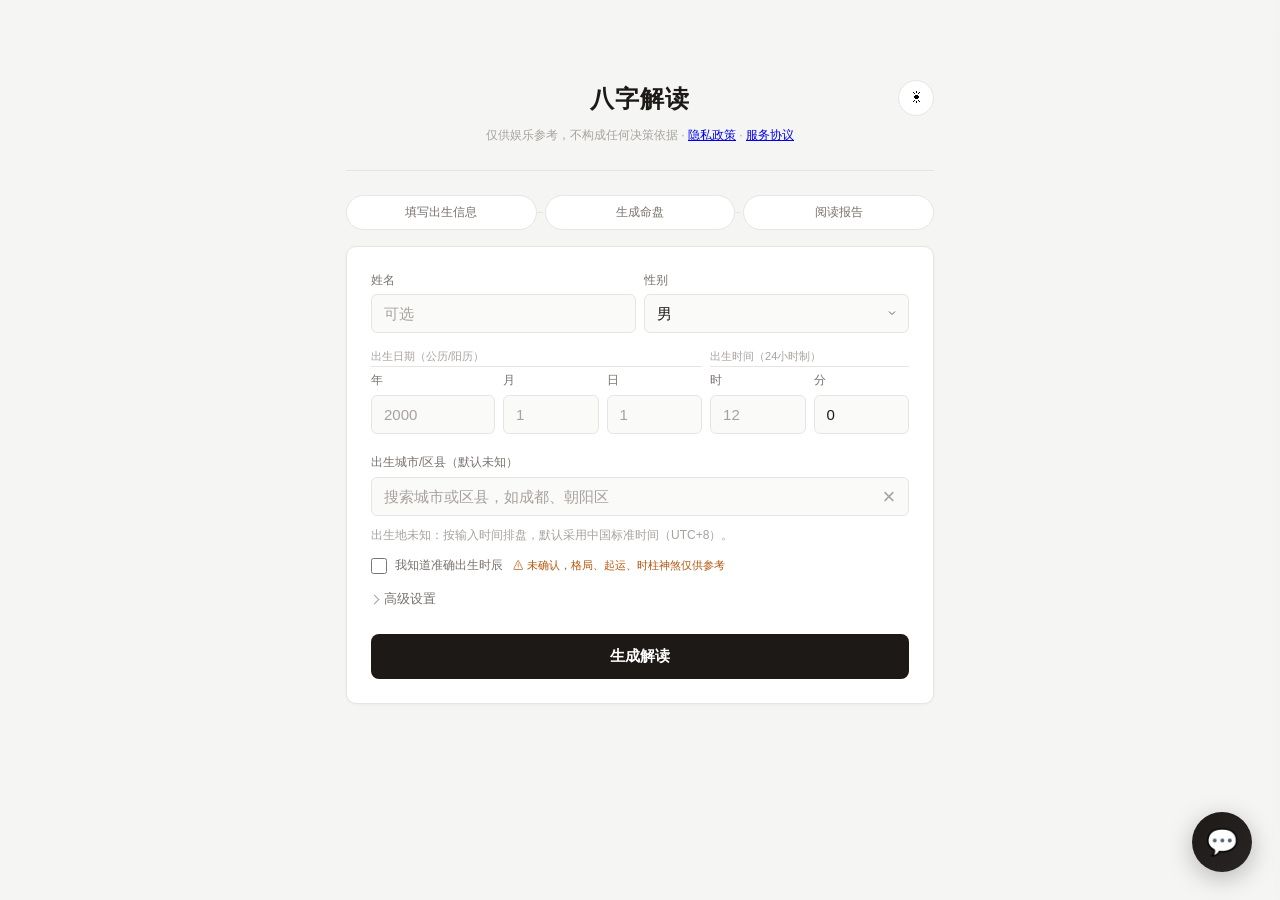
==== commit cb44333e: "feat: add nationwide China location registry" ====
--- a/frontend/index.html
+++ b/frontend/index.html
@@ -6,7 +6,7 @@
 <title>八字解读</title>
 <script>(function(){var t=localStorage.getItem('bazi-theme');if(t==='dark'||(!t&&window.matchMedia('(prefers-color-scheme:dark)').matches))document.documentElement.classList.add('dark')})()</script>
 <link rel="icon" href="favicon.svg?v=20260716" type="image/svg+xml">
-<link rel="stylesheet" href="style.css?v=20260718-time-resolution1">
+<link rel="stylesheet" href="style.css?v=20260718-cn-locations1">
 <link rel=stylesheet href=chat.css>
 </head>
 <body>
@@ -46,9 +46,9 @@
     <label><span>分</span><input id="minute" type="number" placeholder="00" min="0" max="59" value="0"></label>
   </div>
   <div class="birth-location-row">
-    <label for="citySearch"><span>出生城市（默认未知）</span></label>
+    <label for="citySearch"><span>出生城市/区县（默认未知）</span></label>
     <div class="city-picker">
-      <input id="citySearch" type="search" placeholder="搜索内置城市，如成都" autocomplete="off" role="combobox" aria-autocomplete="list" aria-expanded="false" aria-controls="cityOptions">
+      <input id="citySearch" type="search" placeholder="搜索城市或区县，如成都、朝阳区" autocomplete="off" role="combobox" aria-autocomplete="list" aria-expanded="false" aria-controls="cityOptions">
       <button type="button" class="city-clear" id="cityClear" title="清除城市" aria-label="清除城市">&times;</button>
       <div class="city-options" id="cityOptions" role="listbox" hidden></div>
     </div>
@@ -101,7 +101,7 @@
   <button type="button" onclick="window.scrollTo({top:0,behavior:'smooth'})">顶部</button>
 </div>
 
-<script src="app.js?v=20260718-time-resolution1"></script>
+<script src="app.js?v=20260718-cn-locations1"></script>
 
 <!-- ═══ Chat Toggle ═══ -->
 <button class=chat-toggle id=chatToggle onclick=toggleChat() title="AI 追问">💬<span class=badge id=chatBadge></span></button>
--- a/frontend/style.css
+++ b/frontend/style.css
@@ -165,7 +165,11 @@
   border-radius:4px;cursor:pointer;
 }
 .city-option:hover,.city-option[aria-selected="true"]{background:var(--tag-bg)}
-.city-option small{font-size:11px;color:var(--text-tertiary);margin-left:8px}
+.city-option span{flex:0 0 auto}
+.city-option small{
+  min-width:0;margin-left:8px;overflow:hidden;text-overflow:ellipsis;white-space:nowrap;
+  font-size:11px;color:var(--text-tertiary);
+}
 .advanced-time-grid{align-items:flex-end}
 .advanced-time-grid label{min-width:0}
 .advanced-options{
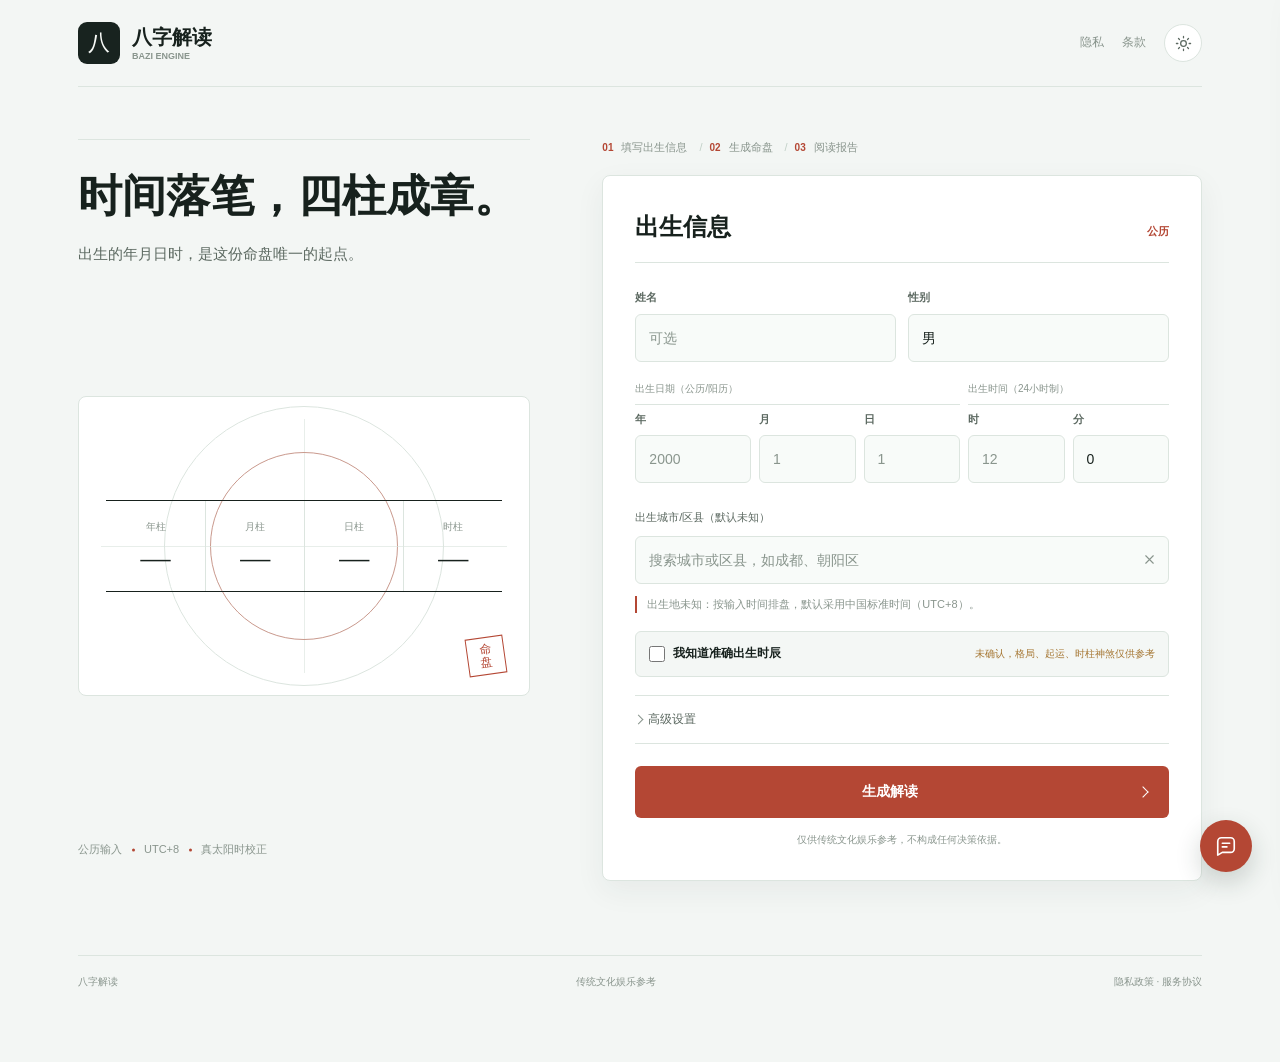
==== commit e210389f: "feat: refresh frontend with modern editorial layout" ====
--- a/frontend/index.html
+++ b/frontend/index.html
@@ -6,8 +6,8 @@
 <title>八字解读</title>
 <script>(function(){var t=localStorage.getItem('bazi-theme');if(t==='dark'||(!t&&window.matchMedia('(prefers-color-scheme:dark)').matches))document.documentElement.classList.add('dark')})()</script>
 <link rel="icon" href="favicon.svg?v=20260716" type="image/svg+xml">
-<link rel="stylesheet" href="style.css?v=20260718-cn-locations1">
-<link rel=stylesheet href=chat.css>
+<link rel="stylesheet" href="style.css?v=20260719-editorial1">
+<link rel="stylesheet" href="chat.css?v=20260719-editorial1">
 </head>
 <body>
 
@@ -15,85 +15,153 @@
 
 <!-- Header -->
 <header class="header">
-  <button class="theme-toggle" id="themeToggle" title="切换深浅色" aria-label="切换深浅色">☀</button>
-  <h1>八字解读</h1>
-  <p class="disclaimer">仅供娱乐参考，不构成任何决策依据 · <a href=/privacy target=_blank>隐私政策</a> · <a href=/terms target=_blank>服务协议</a></p>
+  <a class="brand" href="/" aria-label="八字解读首页">
+    <span class="brand-mark" aria-hidden="true">八</span>
+    <span class="brand-copy">
+      <h1>八字解读</h1>
+      <span>BAZI ENGINE</span>
+    </span>
+  </a>
+  <nav class="header-nav" aria-label="辅助导航">
+    <a href=/privacy target=_blank>隐私</a>
+    <a href=/terms target=_blank>条款</a>
+    <button class="theme-toggle" id="themeToggle" title="切换深浅色" aria-label="切换深浅色">
+      <svg class="theme-icon theme-icon-sun" aria-hidden="true" viewBox="0 0 24 24" fill="none" stroke="currentColor" stroke-width="1.8" stroke-linecap="round">
+        <circle cx="12" cy="12" r="4"></circle>
+        <path d="M12 2v2M12 20v2M4.93 4.93l1.42 1.42M17.66 17.66l1.41 1.41M2 12h2M20 12h2M4.93 19.07l1.42-1.42M17.66 6.34l1.41-1.41"></path>
+      </svg>
+      <svg class="theme-icon theme-icon-moon" aria-hidden="true" viewBox="0 0 24 24" fill="none" stroke="currentColor" stroke-width="1.8" stroke-linecap="round" stroke-linejoin="round">
+        <path d="M21 12.79A9 9 0 1 1 11.21 3 7 7 0 0 0 21 12.79z"></path>
+      </svg>
+    </button>
+  </nav>
   <div class="api-row">
     <label>API</label>
     <input id="apiUrl" type=hidden>
   </div>
 </header>
 
-<div class="start-steps" aria-label="生成流程">
-  <span>填写出生信息</span>
-  <span>生成命盘</span>
-  <span>阅读报告</span>
-</div>
-
-<!-- Form -->
-<div class="form-card" id="formCard">
-  <div class="form-row">
-    <label><span>姓名</span><input id="name" placeholder="可选"></label>
-    <label><span>性别</span><select id="gender"><option>男</option><option>女</option></select></label>
-  </div>
-  <div class="form-row birth-datetime-grid">
-    <span class="birth-datetime-context birth-date-context">出生日期（公历/阳历）</span>
-    <span class="birth-datetime-context birth-time-context">出生时间（24小时制）</span>
-    <label><span>年</span><input id="year" type="number" placeholder="2000" min="1900" max="2100" required></label>
-    <label><span>月</span><input id="month" type="number" placeholder="1" min="1" max="12" required></label>
-    <label><span>日</span><input id="day" type="number" placeholder="1" min="1" max="31" required></label>
-    <label><span>时</span><input id="hour" type="number" placeholder="12" min="0" max="23"></label>
-    <label><span>分</span><input id="minute" type="number" placeholder="00" min="0" max="59" value="0"></label>
-  </div>
-  <div class="birth-location-row">
-    <label for="citySearch"><span>出生城市/区县（默认未知）</span></label>
-    <div class="city-picker">
-      <input id="citySearch" type="search" placeholder="搜索城市或区县，如成都、朝阳区" autocomplete="off" role="combobox" aria-autocomplete="list" aria-expanded="false" aria-controls="cityOptions">
-      <button type="button" class="city-clear" id="cityClear" title="清除城市" aria-label="清除城市">&times;</button>
-      <div class="city-options" id="cityOptions" role="listbox" hidden></div>
-    </div>
-  </div>
-  <p class="time-basis-note" id="timeBasisNote">出生地未知：按输入时间排盘，默认采用中国标准时间（UTC+8）。</p>
-  <div class="form-row" style="margin-bottom:6px">
-    <label style="flex-direction:row;align-items:center;gap:8px;font-size:13px;color:var(--text-secondary)">
-      <input type="checkbox" id="hourConfirmed" style="width:16px;height:16px;accent-color:var(--accent);cursor:pointer">
-      <span>我知道准确出生时辰</span>
-      <span id="hourHint" style="font-size:11px;color:var(--gold);margin-left:2px">⚠ 未确认，格局、起运、时柱神煞仅供参考</span>
-    </label>
-  </div>
-  <details class="advanced-options">
-    <summary>高级设置</summary>
-    <div class="form-row advanced-time-grid" style="margin-top:10px">
-      <label><span>出生记录精度</span><select id="timeAccuracy"><option value="minute">精确到分钟</option><option value="hour">仅确认时辰</option><option value="unknown">时间不确定</option></select></label>
-      <label><span>手动经度（东经为正）</span><input id="longitude" type="number" step="0.0001" min="-180" max="180" placeholder="可选"></label>
-      <label><span>时区偏移（分钟）</span><input id="timezoneOffset" type="number" min="-720" max="840" value="480"></label>
-    </div>
-    <div class="form-row" style="margin-top:10px">
-      <label><span>流年范围</span><input id="lnFrom" type="number" placeholder="2026" min="1900" max="2100"></label>
-      <label><span>至</span><input id="lnTo" type="number" placeholder="2031" min="1900" max="2100"></label>
-    </div>
-  </details>
-  <button class="btn" id="submitBtn">生成解读</button>
-</div>
-
-<!-- Copy button -->
-<button class="btn-sm copy-btn" id="copyBtn">&#x2398; 复制命盘</button>
-
-<!-- Results -->
-<div id="result" class="result"></div>
+<main>
+  <section class="entry-shell" aria-labelledby="entryTitle">
+    <div class="entry-intro">
+      <div class="entry-copy">
+        <h2 id="entryTitle">时间落笔，四柱成章。</h2>
+        <p>出生的年月日时，是这份命盘唯一的起点。</p>
+      </div>
+      <div class="entry-visual" aria-hidden="true">
+        <div class="orbit orbit-outer"></div>
+        <div class="orbit orbit-inner"></div>
+        <div class="entry-pillars">
+          <span><small>年柱</small><b>—</b></span>
+          <span><small>月柱</small><b>—</b></span>
+          <span><small>日柱</small><b>—</b></span>
+          <span><small>时柱</small><b>—</b></span>
+        </div>
+        <div class="visual-seal">命<br>盘</div>
+      </div>
+      <div class="entry-meta" aria-label="当前排盘口径">
+        <span>公历输入</span>
+        <span>UTC+8</span>
+        <span>真太阳时校正</span>
+      </div>
+    </div>
+
+    <div class="form-column">
+      <div class="start-steps" aria-label="生成流程">
+        <span><b>01</b>填写出生信息</span>
+        <span><b>02</b>生成命盘</span>
+        <span><b>03</b>阅读报告</span>
+      </div>
+
+      <!-- Form -->
+      <div class="form-card" id="formCard">
+        <div class="form-heading">
+          <h2>出生信息</h2>
+          <span>公历</span>
+        </div>
+        <div class="form-row identity-row">
+          <label><span>姓名</span><input id="name" placeholder="可选"></label>
+          <label><span>性别</span><select id="gender"><option>男</option><option>女</option></select></label>
+        </div>
+        <div class="form-row birth-datetime-grid">
+          <span class="birth-datetime-context birth-date-context">出生日期（公历/阳历）</span>
+          <span class="birth-datetime-context birth-time-context">出生时间（24小时制）</span>
+          <label><span>年</span><input id="year" type="number" placeholder="2000" min="1900" max="2100" required></label>
+          <label><span>月</span><input id="month" type="number" placeholder="1" min="1" max="12" required></label>
+          <label><span>日</span><input id="day" type="number" placeholder="1" min="1" max="31" required></label>
+          <label><span>时</span><input id="hour" type="number" placeholder="12" min="0" max="23"></label>
+          <label><span>分</span><input id="minute" type="number" placeholder="00" min="0" max="59" value="0"></label>
+        </div>
+        <div class="birth-location-row">
+          <label for="citySearch"><span>出生城市/区县（默认未知）</span></label>
+          <div class="city-picker">
+            <input id="citySearch" type="search" placeholder="搜索城市或区县，如成都、朝阳区" autocomplete="off" role="combobox" aria-autocomplete="list" aria-expanded="false" aria-controls="cityOptions">
+            <button type="button" class="city-clear" id="cityClear" title="清除城市" aria-label="清除城市">
+              <svg aria-hidden="true" viewBox="0 0 24 24" fill="none" stroke="currentColor" stroke-width="1.8" stroke-linecap="round"><path d="M18 6 6 18M6 6l12 12"></path></svg>
+            </button>
+            <div class="city-options" id="cityOptions" role="listbox" hidden></div>
+          </div>
+        </div>
+        <p class="time-basis-note" id="timeBasisNote">出生地未知：按输入时间排盘，默认采用中国标准时间（UTC+8）。</p>
+        <div class="form-row hour-confirm-row">
+          <label>
+            <input type="checkbox" id="hourConfirmed">
+            <span>我知道准确出生时辰</span>
+            <span id="hourHint">未确认，格局、起运、时柱神煞仅供参考</span>
+          </label>
+        </div>
+        <details class="advanced-options">
+          <summary>高级设置</summary>
+          <div class="form-row advanced-time-grid" style="margin-top:10px">
+            <label><span>出生记录精度</span><select id="timeAccuracy"><option value="minute">精确到分钟</option><option value="hour">仅确认时辰</option><option value="unknown">时间不确定</option></select></label>
+            <label><span>手动经度（东经为正）</span><input id="longitude" type="number" step="0.0001" min="-180" max="180" placeholder="可选"></label>
+            <label><span>时区偏移（分钟）</span><input id="timezoneOffset" type="number" min="-720" max="840" value="480"></label>
+          </div>
+          <div class="form-row" style="margin-top:10px">
+            <label><span>流年范围</span><input id="lnFrom" type="number" placeholder="2026" min="1900" max="2100"></label>
+            <label><span>至</span><input id="lnTo" type="number" placeholder="2031" min="1900" max="2100"></label>
+          </div>
+        </details>
+        <button class="btn" id="submitBtn">生成解读</button>
+        <p class="form-legal">仅供传统文化娱乐参考，不构成任何决策依据。</p>
+      </div>
+    </div>
+  </section>
+
+  <section class="result-zone" aria-live="polite">
+    <!-- Copy button -->
+    <button class="btn-sm copy-btn" id="copyBtn">
+      <svg aria-hidden="true" viewBox="0 0 24 24" fill="none" stroke="currentColor" stroke-width="1.8" stroke-linecap="round" stroke-linejoin="round"><rect width="14" height="14" x="8" y="8" rx="2"></rect><path d="M4 16c-1.1 0-2-.9-2-2V4c0-1.1.9-2 2-2h10c1.1 0 2 .9 2 2"></path></svg>
+      <span class="copy-label">复制命盘</span>
+    </button>
+
+    <!-- Results -->
+    <div id="result" class="result"></div>
+  </section>
+</main>
+
+<footer class="site-footer">
+  <span>八字解读</span>
+  <span>传统文化娱乐参考</span>
+  <span><a href=/privacy target=_blank>隐私政策</a> · <a href=/terms target=_blank>服务协议</a></span>
+</footer>
 
 </div><!-- /container -->
 
 <!-- Day Pillar Modal -->
 <div class="modal-overlay" id="modal">
   <div class="modal">
-    <h3>日主详情 <button class="modal-close" id="modalClose">&times;</button></h3>
+    <h3>日主详情 <button class="modal-close" id="modalClose" aria-label="关闭">
+      <svg aria-hidden="true" viewBox="0 0 24 24" fill="none" stroke="currentColor" stroke-width="1.8" stroke-linecap="round"><path d="M18 6 6 18M6 6l12 12"></path></svg>
+    </button></h3>
     <div id="modalContent"></div>
   </div>
 </div>
 
 <!-- Back to Top -->
-<button class="back-top" id="backTop" title="回到顶部">&#8593;</button>
+<button class="back-top" id="backTop" title="回到顶部" aria-label="回到顶部">
+  <svg aria-hidden="true" viewBox="0 0 24 24" fill="none" stroke="currentColor" stroke-width="1.8" stroke-linecap="round" stroke-linejoin="round"><path d="m18 15-6-6-6 6"></path></svg>
+</button>
 
 <div class="report-mobile-actions" id="reportActions">
   <button type="button" onclick="openChat('报告')">问 AI</button>
@@ -101,10 +169,13 @@
   <button type="button" onclick="window.scrollTo({top:0,behavior:'smooth'})">顶部</button>
 </div>
 
-<script src="app.js?v=20260718-cn-locations1"></script>
+<script src="app.js?v=20260719-editorial1"></script>
 
 <!-- ═══ Chat Toggle ═══ -->
-<button class=chat-toggle id=chatToggle onclick=toggleChat() title="AI 追问">💬<span class=badge id=chatBadge></span></button>
+<button class=chat-toggle id=chatToggle onclick=toggleChat() title="AI 追问" aria-label="打开 AI 追问">
+  <svg aria-hidden="true" viewBox="0 0 24 24" fill="none" stroke="currentColor" stroke-width="1.8" stroke-linecap="round" stroke-linejoin="round"><path d="M21 15a4 4 0 0 1-4 4H8l-5 3V7a4 4 0 0 1 4-4h10a4 4 0 0 1 4 4z"></path><path d="M8 9h8M8 13h5"></path></svg>
+  <span class=badge id=chatBadge></span>
+</button>
 
 <!-- ═══ Chat Overlay ═══ -->
 <div class=chat-overlay id=chatOverlay onclick=closeChat()></div>
@@ -113,7 +184,9 @@
 <div class=chat-panel id=chatPanel>
   <div class=chat-panel-header>
     <h3>AI 命理解读</h3>
-    <button class=chat-panel-close onclick=closeChat()>✕</button>
+    <button class=chat-panel-close onclick=closeChat() aria-label="关闭 AI 追问">
+      <svg aria-hidden="true" viewBox="0 0 24 24" fill="none" stroke="currentColor" stroke-width="1.8" stroke-linecap="round"><path d="M18 6 6 18M6 6l12 12"></path></svg>
+    </button>
   </div>
   <div class=chat-messages id=chatMessages>
     <div class=chat-empty>
@@ -125,14 +198,16 @@
   </div>
   <div class=chat-context-hint id=chatContextHint></div>
   <div class=chat-input-suggestions>
-    <span onclick="useSuggestion('这个八字整体格局怎么样')">格局层次</span>
-    <span onclick="useSuggestion('我最近几年感情运如何')">感情运势</span>
-    <span onclick="useSuggestion('适合做什么行业')">事业方向</span>
-    <span onclick="useSuggestion('性格上有哪些优势和短板')">性格解读</span>
+    <button type=button onclick="useSuggestion('这个八字整体格局怎么样')">格局层次</button>
+    <button type=button onclick="useSuggestion('我最近几年感情运如何')">感情运势</button>
+    <button type=button onclick="useSuggestion('适合做什么行业')">事业方向</button>
+    <button type=button onclick="useSuggestion('性格上有哪些优势和短板')">性格解读</button>
   </div>
   <div class=chat-input-area>
     <input id=chatInput placeholder=追问八字… onkeydown="if(event.key==='Enter')sendChat()">
-    <button id=chatSendBtn onclick=sendChat()>➤</button>
+    <button id=chatSendBtn onclick=sendChat() aria-label="发送">
+      <svg aria-hidden="true" viewBox="0 0 24 24" fill="none" stroke="currentColor" stroke-width="1.8" stroke-linecap="round" stroke-linejoin="round"><path d="m22 2-7 20-4-9-9-4Z"></path><path d="M22 2 11 13"></path></svg>
+    </button>
   </div>
   <div class=chat-footer>
     <div class=chat-footer-row>
--- a/frontend/style.css
+++ b/frontend/style.css
@@ -2,30 +2,32 @@
    CSS Custom Properties (Light default)
    ========================================== */
 :root {
-  --bg: #f5f5f4;
+  --bg: #f3f6f4;
   --surface: #ffffff;
-  --surface-hover: #fafaf9;
-  --border: #e7e5e4;
-  --border-hover: #d6d3d1;
-  --text: #1c1917;
-  --text-secondary: #78716c;
-  --text-tertiary: #a8a29e;
-  --accent: #1c1917;
-  --accent-hover: #292524;
+  --surface-hover: #f7faf8;
+  --border: #dce5df;
+  --border-hover: #c1d0c7;
+  --text: #17211d;
+  --text-secondary: #5c6961;
+  --text-tertiary: #89958d;
+  --accent: #b44734;
+  --accent-hover: #963828;
   --accent-text: #ffffff;
-  --input-bg: #fafaf9;
-  --good: #15803d;
-  --bad: #b91c1c;
-  --gold: #b45309;
-  --error-bg: #fef2f2;
-  --error-border: #fecaca;
-  --tag-bg: #f5f5f4;
-  --tooltip-bg: #1c1917;
+  --ink: #18231f;
+  --ink-soft: #25352e;
+  --input-bg: #f8fbf9;
+  --good: #0c7668;
+  --bad: #b74343;
+  --gold: #a57632;
+  --error-bg: #fff4f1;
+  --error-border: #efc9c0;
+  --tag-bg: #edf3ef;
+  --tooltip-bg: #17211d;
   --tooltip-text: #ffffff;
-  --modal-overlay: rgba(28,25,23,.5);
-  --shadow-card: 0 1px 3px rgba(0,0,0,.04);
-  --shadow-modal: 0 8px 32px rgba(0,0,0,.16);
-  --radius: 10px;
+  --modal-overlay: rgba(23,33,29,.58);
+  --shadow-card: 0 10px 30px rgba(34,58,46,.06);
+  --shadow-modal: 0 18px 54px rgba(17,35,26,.2);
+  --radius: 8px;
   --radius-sm: 6px;
   --space-xs: 4px;
   --space-sm: 8px;
@@ -33,32 +35,35 @@
   --space-lg: 24px;
   --space-xl: 32px;
   --space-2xl: 48px;
+  --transition: .2s ease;
 }
 
 html.dark {
-  --bg: #14141c;
-  --surface: #1c1c2a;
-  --surface-hover: #222236;
-  --border: #2a2a40;
-  --border-hover: #3a3a54;
-  --text: #e8e4df;
-  --text-secondary: #a09888;
-  --text-tertiary: #6a6460;
-  --accent: #c4956a;
-  --accent-hover: #d4a878;
-  --accent-text: #14141c;
-  --input-bg: #1a1a28;
-  --good: #5cb85c;
-  --bad: #e05555;
-  --gold: #d4943a;
-  --error-bg: #2a1a14;
-  --error-border: #5a2a1a;
-  --tag-bg: #222236;
-  --tooltip-bg: #e8e4df;
-  --tooltip-text: #14141c;
-  --modal-overlay: rgba(0,0,0,.55);
-  --shadow-card: 0 1px 2px rgba(0,0,0,.25);
-  --shadow-modal: 0 8px 32px rgba(0,0,0,.45);
+  --bg: #101714;
+  --surface: #18211d;
+  --surface-hover: #202b26;
+  --border: #2d3b34;
+  --border-hover: #425249;
+  --text: #ecf2ed;
+  --text-secondary: #a8b8ae;
+  --text-tertiary: #718178;
+  --accent: #e17d68;
+  --accent-hover: #ef967e;
+  --accent-text: #17211d;
+  --ink: #24332c;
+  --ink-soft: #2d4037;
+  --input-bg: #141d19;
+  --good: #62c0ae;
+  --bad: #ef817d;
+  --gold: #d9b56e;
+  --error-bg: #2b1d1b;
+  --error-border: #66413b;
+  --tag-bg: #202b26;
+  --tooltip-bg: #ecf2ed;
+  --tooltip-text: #17211d;
+  --modal-overlay: rgba(0,0,0,.62);
+  --shadow-card: 0 14px 34px rgba(0,0,0,.18);
+  --shadow-modal: 0 18px 54px rgba(0,0,0,.45);
 }
 
 /* ==========================================
@@ -80,7 +85,7 @@
   border-bottom:1px solid var(--border);margin-bottom:var(--space-lg);
   position:relative;
 }
-.header h1{font-size:24px;font-weight:700;letter-spacing:1px;color:var(--text)}
+.header h1{font-size:24px;font-weight:700;letter-spacing:0;color:var(--text)}
 .header .disclaimer{font-size:12px;color:var(--text-tertiary);margin-top:var(--space-sm)}
 .header .api-row{display:none}
 
@@ -652,11 +657,11 @@
 
 .pillar .pillar-label{
   font-size:10px;font-weight:500;color:var(--text-tertiary);
-  text-transform:uppercase;letter-spacing:1px;margin-bottom:6px;
+  text-transform:uppercase;letter-spacing:0;margin-bottom:6px;
 }
 .pillar .stem-branch{
   font-size:28px;font-weight:700;color:var(--text);
-  letter-spacing:2px;line-height:1.2;
+  letter-spacing:0;line-height:1.2;
 }
 .pillar .nayin-text{
   font-size:11px;color:var(--text-tertiary);margin-top:4px;
@@ -712,7 +717,7 @@
 .info-grid{display:grid;grid-template-columns:1fr 1fr;gap:10px 32px}
 .info-item{display:flex;flex-direction:column;gap:2px}
 .info-item .info-label{
-  font-size:10px;color:var(--text-tertiary);text-transform:uppercase;letter-spacing:0.5px;
+  font-size:10px;color:var(--text-tertiary);text-transform:uppercase;letter-spacing:0;
   align-self:flex-start;
 }
 .info-item .info-value{font-size:14px;color:var(--text);font-weight:500}
@@ -1045,7 +1050,7 @@
   font-size:11px;
   color:var(--gold);
   padding:1px 0 4px;
-  letter-spacing:.5px;
+  letter-spacing:0;
 }
 .bingyao-title{
   font-size:15px;
@@ -1425,3 +1430,672 @@
   }
   .back-top{display:none}
 }
+
+/* ==========================================
+   Editorial redesign: 2026-07-19
+   ========================================== */
+body{
+  background:var(--bg);
+  color:var(--text);
+}
+body .container{
+  max-width:1180px;
+  padding:0 28px 72px;
+}
+body .header{
+  display:flex;
+  align-items:center;
+  justify-content:space-between;
+  gap:24px;
+  text-align:left;
+  padding:22px 0;
+  border-bottom:1px solid var(--border);
+  margin-bottom:52px;
+}
+.brand{
+  display:flex;
+  align-items:center;
+  gap:12px;
+  color:var(--text);
+  text-decoration:none;
+}
+.brand-mark{
+  display:grid;
+  place-items:center;
+  width:42px;
+  height:42px;
+  border-radius:9px;
+  background:var(--ink);
+  color:#f7faf7;
+  font-family:"Noto Serif SC","Songti SC",serif;
+  font-size:22px;
+  line-height:1;
+}
+.brand-copy{display:flex;flex-direction:column;gap:2px}
+.brand-copy h1{
+  margin:0;
+  font-family:"Noto Serif SC","Songti SC",serif;
+  font-size:20px;
+  font-weight:700;
+  letter-spacing:0;
+  line-height:1.2;
+}
+.brand-copy>span{
+  color:var(--text-tertiary);
+  font-size:9px;
+  font-weight:700;
+  letter-spacing:0;
+  line-height:1.2;
+}
+.header-nav{display:flex;align-items:center;gap:18px}
+.header-nav a{
+  color:var(--text-tertiary);
+  font-size:12px;
+  text-decoration:none;
+  transition:color var(--transition);
+}
+.header-nav a:hover{color:var(--text)}
+body .theme-toggle{
+  position:static;
+  display:grid;
+  place-items:center;
+  width:38px;
+  height:38px;
+  border:1px solid var(--border);
+  border-radius:50%;
+  background:var(--surface);
+  color:var(--text-secondary);
+  font-size:0;
+  line-height:1;
+  transition:border-color var(--transition),color var(--transition),transform var(--transition);
+}
+body .theme-toggle:hover{border-color:var(--accent);color:var(--accent);transform:none}
+.theme-icon{width:17px;height:17px}
+.theme-icon-moon{display:none}
+html.dark .theme-icon-sun{display:none}
+html.dark .theme-icon-moon{display:block}
+body .api-row{display:none}
+
+body .entry-shell{
+  display:grid;
+  grid-template-columns:minmax(0,.86fr) minmax(500px,1.14fr);
+  gap:72px;
+  align-items:stretch;
+  margin-bottom:74px;
+}
+.entry-intro{
+  display:flex;
+  flex-direction:column;
+  justify-content:space-between;
+  min-height:548px;
+  padding:30px 0 22px;
+  border-top:1px solid var(--border);
+}
+.entry-copy h2{
+  max-width:440px;
+  margin:0;
+  font-family:"Noto Serif SC","Songti SC",serif;
+  font-size:44px;
+  font-weight:600;
+  line-height:1.22;
+  letter-spacing:0;
+}
+.entry-copy p{
+  margin-top:16px;
+  color:var(--text-secondary);
+  font-size:15px;
+  line-height:1.8;
+}
+.entry-visual{
+  position:relative;
+  display:flex;
+  align-items:center;
+  justify-content:center;
+  min-height:300px;
+  overflow:hidden;
+  border:1px solid var(--border);
+  border-radius:8px;
+  background:var(--surface);
+}
+.entry-visual::before,.entry-visual::after{
+  content:'';
+  position:absolute;
+  background:var(--border);
+  opacity:.65;
+}
+.entry-visual::before{width:1px;top:22px;bottom:22px;left:50%}
+.entry-visual::after{height:1px;left:22px;right:22px;top:50%}
+.orbit{
+  position:absolute;
+  border:1px solid var(--border);
+  border-radius:50%;
+  pointer-events:none;
+}
+.orbit-outer{width:280px;height:280px}
+.orbit-inner{width:188px;height:188px;border-color:color-mix(in srgb,var(--accent) 48%,var(--border))}
+.entry-pillars{
+  position:relative;
+  z-index:1;
+  display:grid;
+  grid-template-columns:repeat(4,1fr);
+  width:min(88%,420px);
+  border-top:1px solid var(--text);
+  border-bottom:1px solid var(--text);
+}
+.entry-pillars span{
+  display:flex;
+  flex-direction:column;
+  align-items:center;
+  gap:8px;
+  padding:18px 8px;
+  border-left:1px solid var(--border);
+}
+.entry-pillars span:first-child{border-left:0}
+.entry-pillars small{
+  color:var(--text-tertiary);
+  font-size:10px;
+}
+.entry-pillars b{
+  color:var(--text);
+  font-family:"Noto Serif SC","Songti SC",serif;
+  font-size:30px;
+  font-weight:500;
+  line-height:1;
+}
+.visual-seal{
+  position:absolute;
+  right:24px;
+  bottom:20px;
+  display:grid;
+  place-items:center;
+  width:38px;
+  height:38px;
+  border:1px solid var(--accent);
+  color:var(--accent);
+  font-family:"Noto Serif SC","Songti SC",serif;
+  font-size:12px;
+  line-height:1.05;
+  text-align:center;
+  transform:rotate(-8deg);
+}
+.entry-meta{
+  display:flex;
+  flex-wrap:wrap;
+  gap:12px 22px;
+  padding-top:16px;
+  color:var(--text-tertiary);
+  font-size:11px;
+}
+.entry-meta span{position:relative}
+.entry-meta span+span::before{
+  content:'';
+  position:absolute;
+  left:-12px;
+  top:50%;
+  width:3px;
+  height:3px;
+  border-radius:50%;
+  background:var(--accent);
+  transform:translateY(-50%);
+}
+.form-column{min-width:0;max-width:650px;width:100%}
+body .start-steps{
+  display:flex;
+  align-items:center;
+  gap:22px;
+  margin:0 0 18px;
+}
+body .start-steps span{
+  display:flex;
+  align-items:center;
+  gap:8px;
+  position:relative;
+  padding:0;
+  border:0;
+  border-radius:0;
+  background:transparent;
+  color:var(--text-tertiary);
+  font-size:11px;
+  text-align:left;
+}
+body .start-steps span b{
+  color:var(--accent);
+  font-size:10px;
+  font-weight:700;
+  letter-spacing:0;
+}
+body .start-steps span:not(:last-child)::after{
+  content:'/';
+  position:absolute;
+  right:-15px;
+  top:0;
+  width:auto;
+  height:auto;
+  background:none;
+  color:var(--border-hover);
+}
+body #formCard{
+  margin:0;
+  padding:32px;
+  border:1px solid var(--border);
+  border-radius:8px;
+  background:var(--surface);
+  box-shadow:var(--shadow-card);
+}
+.form-heading{
+  display:flex;
+  align-items:baseline;
+  justify-content:space-between;
+  gap:12px;
+  margin-bottom:26px;
+  padding-bottom:16px;
+  border-bottom:1px solid var(--border);
+}
+.form-heading h2{
+  margin:0;
+  font-family:"Noto Serif SC","Songti SC",serif;
+  font-size:24px;
+  font-weight:600;
+  letter-spacing:0;
+}
+.form-heading span{
+  color:var(--accent);
+  font-size:11px;
+  font-weight:700;
+  letter-spacing:0;
+}
+body #formCard .form-row{gap:12px;margin-bottom:20px}
+body #formCard .form-row label{gap:7px}
+body #formCard .form-row label span{
+  color:var(--text-secondary);
+  font-size:11px;
+  font-weight:600;
+}
+body input,body select{
+  min-height:48px;
+  padding:12px 13px;
+  border-color:var(--border);
+  border-radius:6px;
+  background:var(--input-bg);
+  color:var(--text);
+  font-size:14px;
+}
+body input:focus,body select:focus{
+  border-color:var(--accent);
+  box-shadow:0 0 0 3px color-mix(in srgb,var(--accent) 14%,transparent);
+}
+body #formCard .birth-datetime-grid{
+  grid-template-columns:minmax(0,1.2fr) repeat(4,minmax(0,1fr));
+  column-gap:8px;
+  row-gap:6px;
+  margin-bottom:20px;
+}
+body #formCard .birth-datetime-grid label{gap:7px}
+body #formCard .birth-datetime-context{
+  padding-bottom:8px;
+  border-bottom-color:var(--border);
+  font-size:10px;
+}
+body #formCard .birth-location-row{margin:0 0 14px}
+body #formCard .birth-location-row>label{margin-bottom:7px}
+body #formCard .birth-location-row>label span{font-size:11px}
+body #formCard .city-clear{display:grid;place-items:center}
+body #formCard .city-clear svg{width:15px;height:15px}
+body #formCard .time-basis-note{
+  margin:-2px 0 18px;
+  padding-left:10px;
+  border-left:2px solid var(--accent);
+  color:var(--text-tertiary);
+  font-size:11px;
+  line-height:1.6;
+}
+body #formCard .hour-confirm-row{
+  margin:0 0 18px;
+  padding:12px 13px;
+  border:1px solid var(--border);
+  border-radius:6px;
+  background:color-mix(in srgb,var(--tag-bg) 62%,transparent);
+}
+body #formCard .hour-confirm-row label{
+  display:grid;
+  grid-template-columns:16px auto 1fr;
+  align-items:center;
+  gap:8px;
+  width:100%;
+}
+body #formCard .hour-confirm-row input{min-height:16px;width:16px;padding:0;accent-color:var(--accent)}
+body #formCard .hour-confirm-row label>span:first-of-type{color:var(--text);font-size:12px}
+body #formCard #hourHint{color:var(--gold);font-size:10px;font-weight:400;text-align:right}
+body #formCard .advanced-options{
+  margin:0 0 22px;
+  border-top:1px solid var(--border);
+  border-bottom:1px solid var(--border);
+  color:var(--text-secondary);
+  font-size:12px;
+}
+body #formCard .advanced-options summary{padding:14px 0}
+body #formCard .advanced-options .form-row{margin-bottom:12px}
+body #submitBtn{
+  position:relative;
+  display:flex;
+  align-items:center;
+  justify-content:center;
+  min-height:52px;
+  padding:14px 44px 14px 20px;
+  border-radius:6px;
+  background:var(--accent);
+  color:var(--accent-text);
+  font-size:14px;
+  letter-spacing:0;
+}
+body #submitBtn::after{
+  content:'';
+  position:absolute;
+  right:22px;
+  width:8px;
+  height:8px;
+  border-top:1.5px solid currentColor;
+  border-right:1.5px solid currentColor;
+  transform:rotate(45deg);
+}
+body #submitBtn:hover{background:var(--accent-hover)}
+.form-legal{
+  margin:14px 0 0;
+  color:var(--text-tertiary);
+  font-size:10px;
+  line-height:1.6;
+  text-align:center;
+}
+body .result-zone{min-width:0}
+body .copy-btn{
+  display:none;
+  align-items:center;
+  gap:7px;
+  margin:0 0 18px auto;
+  padding:8px 12px;
+  border-radius:6px;
+  color:var(--text-secondary);
+  background:transparent;
+}
+body .copy-btn svg{width:14px;height:14px}
+body .copy-btn:hover{color:var(--accent);border-color:var(--accent);background:var(--surface)}
+body .result.visible{
+  display:grid;
+  grid-template-columns:190px minmax(0,1fr);
+  column-gap:44px;
+  align-items:start;
+}
+body .result.visible>.report-overview{grid-column:1/-1}
+body .result.visible>.report-nav{grid-column:1;grid-row:2 / span 30}
+body .result.visible> .report-section,
+body .result.visible> .report-warning,
+body .result.visible> .evidence-details{grid-column:2}
+body .result.visible>.loading-state,
+body .result.visible>.error-state{grid-column:1/-1}
+body .report-overview{
+  display:grid;
+  grid-template-columns:minmax(0,1fr) minmax(360px,1.1fr);
+  gap:28px 42px;
+  padding:34px 38px 28px;
+  margin-bottom:38px;
+  border:0;
+  border-radius:8px;
+  background:var(--ink);
+  color:#f4f7f4;
+  box-shadow:0 18px 40px rgba(24,35,31,.13);
+}
+html.dark body .report-overview{box-shadow:0 18px 40px rgba(0,0,0,.2)}
+body .report-overview-copy{margin:0;align-self:center}
+body .report-eyebrow{
+  margin-bottom:10px;
+  color:#d9b56e;
+  font-size:10px;
+  font-weight:700;
+  letter-spacing:0;
+}
+body .report-headline{
+  color:#f4f7f4;
+  font-family:"Noto Serif SC","Songti SC",serif;
+  font-size:27px;
+  font-weight:600;
+  line-height:1.4;
+  letter-spacing:0;
+}
+body .report-subline{margin-top:12px;color:#b7c8bd;font-size:12px;line-height:1.8}
+.report-document-meta{display:flex;flex-wrap:wrap;gap:10px 18px;margin-top:22px;color:#91a69a;font-size:11px}
+.report-document-meta span+span{position:relative}
+.report-document-meta span+span::before{content:'';position:absolute;left:-10px;top:50%;width:3px;height:3px;border-radius:50%;background:#d9b56e;transform:translateY(-50%)}
+body .overview-pillars{
+  display:grid;
+  grid-template-columns:repeat(4,1fr);
+  align-self:stretch;
+  min-width:0;
+  border-top:1px solid rgba(244,247,244,.32);
+  border-bottom:1px solid rgba(244,247,244,.32);
+}
+body .overview-pillar,
+body .overview-pillar.pillar{
+  display:flex;
+  flex-direction:column;
+  align-items:center;
+  justify-content:center;
+  min-width:0;
+  padding:16px 8px;
+  border:0;
+  border-left:1px solid rgba(244,247,244,.17);
+  border-radius:0;
+  background:transparent;
+  box-shadow:none;
+  color:#f4f7f4;
+  animation:none;
+}
+body .overview-pillar:first-child{border-left:0}
+body .overview-pillar-day{cursor:pointer}
+body .overview-pillar-day:hover{background:rgba(244,247,244,.06)}
+body .overview-pillar-label{color:#91a69a;font-size:10px}
+body .overview-pillar-ganzhi{
+  margin:10px 0 8px;
+  color:#f4f7f4;
+  font-family:"Noto Serif SC","Songti SC",serif;
+  font-size:28px;
+  font-weight:500;
+  line-height:1;
+  letter-spacing:0;
+}
+body .overview-pillar-sub{max-width:100%;overflow:hidden;text-overflow:ellipsis;white-space:nowrap;color:#d9b56e;font-size:10px}
+body .overview-grid{
+  grid-column:1/-1;
+  display:grid;
+  grid-template-columns:repeat(6,minmax(0,1fr));
+  gap:0;
+  margin:0;
+  border-top:1px solid rgba(244,247,244,.18);
+  padding-top:20px;
+}
+body .overview-item{
+  min-width:0;
+  padding:0 14px;
+  border:0;
+  border-left:1px solid rgba(244,247,244,.15);
+  border-radius:0;
+  background:transparent;
+  box-shadow:none;
+}
+body .overview-item:first-child{padding-left:0;border-left:0}
+body .overview-item span{margin-bottom:6px;color:#91a69a;font-size:10px}
+body .overview-item b{color:#f4f7f4;font-size:13px;font-weight:600;line-height:1.5}
+body .report-nav{
+  display:flex;
+  flex-direction:column;
+  align-items:stretch;
+  gap:0;
+  position:sticky;
+  top:18px;
+  width:100%;
+  padding:0 0 0 16px;
+  margin:0;
+  background:transparent;
+  border-left:1px solid var(--border);
+}
+body .report-nav-label{
+  margin:0 0 12px;
+  color:var(--text-tertiary);
+  font-size:10px;
+  font-weight:700;
+  letter-spacing:0;
+}
+body .report-nav a{
+  display:grid;
+  grid-template-columns:24px 1fr;
+  align-items:center;
+  gap:8px;
+  min-height:38px;
+  padding:6px 0;
+  border:0;
+  border-left:2px solid transparent;
+  border-radius:0;
+  background:transparent;
+  color:var(--text-tertiary);
+  font-size:12px;
+  font-weight:500;
+  text-decoration:none;
+  transition:color var(--transition),border-color var(--transition),padding var(--transition);
+}
+body .report-nav a small{color:var(--text-tertiary);font-size:9px;font-weight:700;letter-spacing:0}
+body .report-nav a:hover,body .report-nav a.active{padding-left:10px;border-left-color:var(--accent);color:var(--text)}
+body .report-nav a.active small{color:var(--accent)}
+body .report-section{margin-bottom:58px;scroll-margin-top:30px}
+body .report-section-head{display:block;margin-bottom:18px}
+body .report-section-head span{margin-bottom:7px;color:var(--accent);font-size:10px;letter-spacing:0}
+body .report-section-head h2{font-family:"Noto Serif SC","Songti SC",serif;font-size:24px;font-weight:600;line-height:1.4;letter-spacing:0}
+body .report-section-head p{max-width:620px;margin-top:8px;color:var(--text-tertiary);font-size:12px;line-height:1.7;text-align:left}
+body .module-prompts{gap:6px;margin:-2px 0 16px}
+body .module-prompts button{border-radius:4px;padding:6px 10px;background:transparent;color:var(--text-secondary);font-size:11px}
+body .module-prompts button:hover{border-color:var(--accent);background:color-mix(in srgb,var(--accent) 7%,var(--surface));color:var(--accent)}
+body .report-card-grid{grid-template-columns:repeat(2,minmax(0,1fr));gap:12px}
+body .report-mini-card{padding:18px;border-radius:6px;box-shadow:none;background:var(--surface);border-color:var(--border)}
+body .report-mini-card b{font-size:16px}
+body .dayun-focus-card,body .gender-luck-panel,body .info-panel,body .evidence-details,body .llm-live-section{
+  border-radius:6px;
+  box-shadow:none;
+}
+body .dayun-focus-card{padding:20px;border-left-width:2px}
+body .info-panel{padding:22px 24px}
+body .evidence-details summary{padding:16px 18px}
+body .event-card{border-radius:6px;box-shadow:none}
+body .event-card .event-header{padding:17px 18px}
+body .ui-icon{display:block;width:15px;height:15px;pointer-events:none}
+body .event-card .chevron{display:grid;place-items:center}
+body .event-card .chevron .ui-icon{width:13px;height:13px}
+body .calendar-nav .ui-icon{width:16px;height:16px}
+body .calendar-export-btn{display:inline-flex;align-items:center;gap:7px}
+body .calendar-export-btn .ui-icon{width:14px;height:14px}
+body .stage-toggle-btn{display:inline-grid;place-items:center;width:30px;height:30px;padding:0}
+body .stage-toggle-btn .ui-icon{width:14px;height:14px}
+body .section-title{letter-spacing:0}
+body .back-top{width:38px;height:38px;border-radius:50%;color:var(--text-secondary);box-shadow:var(--shadow-card)}
+body .back-top svg{width:16px;height:16px}
+body .report-mobile-actions.active{border-radius:8px}
+body .site-footer{
+  display:flex;
+  justify-content:space-between;
+  gap:16px;
+  margin-top:72px;
+  padding-top:18px;
+  border-top:1px solid var(--border);
+  color:var(--text-tertiary);
+  font-size:10px;
+}
+.site-footer a{color:inherit;text-decoration:none}
+.site-footer a:hover{color:var(--text)}
+
+@media(max-width:900px){
+  body .container{padding-right:20px;padding-left:20px}
+  body .header{margin-bottom:34px}
+  body .entry-shell{grid-template-columns:1fr;gap:30px;margin-bottom:56px}
+  .entry-intro{min-height:0;padding-top:0;gap:24px}
+  .entry-copy h2{max-width:620px;font-size:38px}
+  .entry-visual{min-height:250px}
+  .form-column{max-width:none}
+  body .result.visible{display:block}
+  body .result.visible>.report-overview,
+  body .result.visible>.report-nav,
+  body .result.visible> .report-section,
+  body .result.visible> .report-warning,
+  body .result.visible> .evidence-details{display:block}
+  body .report-nav{
+    position:sticky;
+    top:0;
+    z-index:20;
+    flex-direction:row;
+    align-items:center;
+    gap:8px;
+    width:auto;
+    margin:0 0 26px;
+    padding:8px 0 12px;
+    overflow-x:auto;
+    border-left:0;
+    border-bottom:1px solid var(--border);
+    background:color-mix(in srgb,var(--bg) 92%,transparent);
+    backdrop-filter:blur(14px);
+    scrollbar-width:none;
+  }
+  body .report-nav::-webkit-scrollbar{display:none}
+  body .report-nav-label{margin:0 4px 0 0;white-space:nowrap}
+  body .report-nav a{display:flex;align-items:center;gap:6px;min-height:30px;padding:5px 9px;border:1px solid var(--border);border-radius:4px;white-space:nowrap}
+  body .report-nav a:hover,body .report-nav a.active{padding:5px 9px;border-color:var(--accent);color:var(--accent);background:var(--surface)}
+  body .report-overview{grid-template-columns:1fr;gap:24px;padding:28px 26px 24px}
+  body .overview-pillars{order:2}
+  body .overview-grid{grid-template-columns:repeat(3,minmax(0,1fr));order:3;row-gap:18px}
+  body .overview-item:nth-child(4){padding-left:0;border-left:0}
+  body .report-overview-copy{order:1}
+}
+
+@media(max-width:600px){
+  body .container{padding:0 14px 42px}
+  body .header{padding:16px 0;margin-bottom:30px}
+  .brand-mark{width:36px;height:36px;font-size:19px}
+  .brand-copy h1{font-size:18px}
+  .brand-copy>span{font-size:8px;letter-spacing:0}
+  .header-nav{gap:10px}
+  .header-nav a{display:none}
+  body .theme-toggle{width:34px;height:34px}
+  .entry-copy h2{font-size:32px}
+  .entry-copy p{font-size:13px}
+  .entry-visual{min-height:218px}
+  .orbit-outer{width:216px;height:216px}
+  .orbit-inner{width:146px;height:146px}
+  .entry-pillars{width:94%}
+  .entry-pillars span{padding:15px 4px}
+  .entry-pillars b{font-size:24px}
+  .visual-seal{right:14px;bottom:12px;width:32px;height:32px;font-size:10px}
+  .entry-meta{gap:8px 16px;font-size:10px}
+  body .start-steps{gap:12px;justify-content:space-between}
+  body .start-steps span{font-size:10px;gap:5px}
+  body .start-steps span:not(:last-child)::after{right:-9px}
+  body #formCard{padding:22px 16px}
+  .form-heading{margin-bottom:20px}
+  .form-heading h2{font-size:21px}
+  body #formCard .form-row{gap:8px;margin-bottom:16px}
+  body #formCard .identity-row label{min-width:calc(50% - 4px)}
+  body #formCard .birth-datetime-grid{column-gap:5px}
+  body #formCard .birth-datetime-grid input{padding:11px 6px;font-size:13px}
+  body #formCard .birth-datetime-context{font-size:9px}
+  body #formCard .hour-confirm-row label{grid-template-columns:16px 1fr;align-items:start}
+  body #formCard #hourHint{grid-column:2;text-align:left;margin-top:2px}
+  body .report-overview{padding:24px 18px 20px}
+  body .report-headline{font-size:22px}
+  body .overview-pillars{grid-template-columns:repeat(4,minmax(64px,1fr));overflow:hidden}
+  body .overview-pillar-ganzhi{font-size:23px}
+  body .overview-grid{grid-template-columns:repeat(2,minmax(0,1fr));gap:14px 0}
+  body .overview-item{padding:0 10px}
+  body .overview-item:nth-child(odd){padding-left:0;border-left:0}
+  body .overview-item:nth-child(even){padding-right:0}
+  body .report-section-head h2{font-size:21px}
+  body .report-card-grid{grid-template-columns:1fr}
+  body .site-footer{flex-direction:column;gap:7px;margin-top:50px}
+}
+
+@media(prefers-reduced-motion:reduce){
+  *,*::before,*::after{animation-duration:.01ms!important;animation-iteration-count:1!important;scroll-behavior:auto!important;transition-duration:.01ms!important}
+}
--- a/frontend/chat.css
+++ b/frontend/chat.css
@@ -0,0 +1,370 @@
+/* ═══════════════════════════════════════════════════════════════
+   AI 聊天面板 + 付费弹窗 + 免责弹窗
+   ═══════════════════════════════════════════════════════════════ */
+
+/* ── Chat Toggle Button ── */
+.chat-toggle{
+  position:fixed;bottom:28px;right:28px;z-index:1000;
+  width:60px;height:60px;border-radius:50%;
+  background:linear-gradient(135deg,var(--accent),var(--accent-hover));
+  color:#fff;border:none;font-size:26px;cursor:pointer;
+  box-shadow:0 6px 24px rgba(0,0,0,.25);
+  display:flex;align-items:center;justify-content:center;
+  transition:transform .25s cubic-bezier(.4,0,.2,1),box-shadow .25s;
+}
+.chat-toggle:hover{transform:scale(1.1);box-shadow:0 8px 32px rgba(0,0,0,.35)}
+.chat-toggle:active{transform:scale(.92)}
+.chat-toggle .badge{
+  position:absolute;top:-4px;right:-4px;
+  min-width:20px;height:20px;border-radius:10px;
+  background:#ff4444;color:#fff;font-size:11px;font-weight:600;
+  display:none;align-items:center;justify-content:center;padding:0 5px;
+}
+
+/* ── 快速追问按钮（嵌入页面）── */
+.ask-ai-btn{
+  display:inline-flex;align-items:center;gap:3px;
+  font-size:10px;color:var(--text-secondary);background:var(--surface);
+  border:1px solid var(--border);border-radius:6px;
+  padding:2px 8px;cursor:pointer;margin-left:6px;
+  transition:border-color .15s,color .15s,background .15s;user-select:none;
+  font-weight:500;vertical-align:middle;
+}
+.ask-ai-btn:hover{background:var(--accent);color:var(--accent-text);border-color:var(--accent)}
+
+/* ── Chat Panel ── */
+.chat-panel{
+  position:fixed;top:0;right:-480px;z-index:1100;
+  width:440px;height:100dvh;background:var(--surface);
+  border-left:1px solid var(--border);
+  box-shadow:-8px 0 40px rgba(0,0,0,.15);
+  display:flex;flex-direction:column;
+  transition:right .35s cubic-bezier(.4,0,.2,1);
+}
+.chat-panel.open{right:0}
+
+.chat-panel-header{
+  display:flex;align-items:center;justify-content:space-between;
+  padding:18px 20px;border-bottom:1px solid var(--border);
+  flex-shrink:0;backdrop-filter:blur(12px);
+}
+.chat-panel-header h3{
+  font-size:15px;font-weight:600;margin:0;
+  display:flex;align-items:center;gap:8px;
+}
+.chat-panel-header .quota-badge{
+  font-size:10px;color:var(--text-tertiary);font-weight:400;
+  background:var(--tag-bg);border-radius:10px;padding:2px 8px;
+}
+.chat-panel-close{
+  background:none;border:none;font-size:22px;cursor:pointer;
+  color:var(--text-secondary);padding:6px 10px;border-radius:8px;
+  transition:all .15s;
+}
+.chat-panel-close:hover{background:var(--tag-bg);color:var(--text)}
+
+/* ── Messages ── */
+.chat-messages{
+  flex:1;overflow-y:auto;padding:20px 18px;
+  display:flex;flex-direction:column;gap:16px;
+  scroll-behavior:smooth;
+}
+.chat-messages::-webkit-scrollbar{width:4px}
+.chat-messages::-webkit-scrollbar-track{background:transparent}
+.chat-messages::-webkit-scrollbar-thumb{background:var(--border);border-radius:2px}
+
+/* Empty state */
+.chat-empty{
+  flex:1;display:flex;flex-direction:column;align-items:center;
+  justify-content:center;color:var(--text-tertiary);text-align:center;
+  padding:8px 24px 0;font-size:13px;line-height:1.8;
+}
+.chat-empty .icon-svg{margin-bottom:10px;animation:float 3s ease-in-out infinite}
+@keyframes float{0%,100%{transform:translateY(0)}50%{transform:translateY(-6px)}}
+
+/* ── Bubble ── */
+.chat-bubble{
+  max-width:85%;padding:12px 16px;border-radius:18px;
+  font-size:13.5px;line-height:1.7;word-break:break-word;
+  animation:bubbleIn .3s cubic-bezier(.4,0,.2,1);
+  position:relative;
+}
+@keyframes bubbleIn{from{opacity:0;transform:translateY(12px) scale(.96)}to{opacity:1;transform:translateY(0) scale(1)}}
+
+.chat-bubble.ai{
+  align-self:flex-start;background:var(--tag-bg);
+  border-bottom-left-radius:6px;
+}
+.chat-bubble.user{
+  align-self:flex-end;background:linear-gradient(135deg,var(--accent),var(--accent-hover));
+  color:#fff;border-bottom-right-radius:6px;
+}
+
+/* Copy button on AI messages */
+.chat-bubble.ai .bubble-actions{
+  position:absolute;top:-8px;right:8px;opacity:0;
+  transition:opacity .2s;
+}
+.chat-bubble.ai:hover .bubble-actions{opacity:1}
+.bubble-actions button{
+  background:var(--surface);border:1px solid var(--border);
+  border-radius:6px;padding:2px 8px;font-size:10px;
+  color:var(--text-secondary);cursor:pointer;
+  box-shadow:0 2px 8px rgba(0,0,0,.1);
+}
+.bubble-actions button:hover{color:var(--accent)}
+
+/* Markdown in bubbles */
+.chat-bubble p{margin:5px 0}
+.chat-bubble p:first-child{margin-top:0}
+.chat-bubble p:last-child{margin-bottom:0}
+.chat-bubble strong{font-weight:700}
+.chat-bubble em{font-style:italic}
+.chat-bubble code{
+  font-size:12px;background:rgba(0,0,0,.06);padding:2px 6px;
+  border-radius:4px;font-family:'SF Mono',Consolas,monospace;
+}
+.chat-bubble.user code{background:rgba(255,255,255,.18)}
+.chat-bubble pre{
+  margin:8px 0;padding:12px;border-radius:8px;
+  background:rgba(0,0,0,.04);overflow-x:auto;
+  font-size:12px;line-height:1.5;
+}
+.chat-bubble.user pre{background:rgba(255,255,255,.12)}
+.chat-bubble blockquote{
+  margin:8px 0;padding:4px 12px;border-left:3px solid var(--accent);
+  color:var(--text-secondary);font-size:12.5px;opacity:.85;
+}
+.chat-bubble ul,.chat-bubble ol{margin:6px 0;padding-left:20px}
+.chat-bubble li{margin:3px 0}
+.chat-bubble h1,.chat-bubble h2,.chat-bubble h3{font-size:15px;margin:8px 0 5px}
+.chat-bubble h3{font-size:14px;color:var(--accent)}
+.chat-bubble table{width:100%;border-collapse:collapse;margin:8px 0;font-size:12px}
+.chat-bubble th,.chat-bubble td{padding:6px 10px;border:1px solid var(--border);text-align:left}
+.chat-bubble th{background:var(--tag-bg);font-weight:600}
+.chat-bubble hr{margin:10px 0;border:none;border-top:1px solid var(--border)}
+.chat-bubble a{color:var(--accent);text-decoration:underline}
+
+/* ── Typing Indicator ── */
+.typing-indicator{
+  align-self:flex-start;background:var(--tag-bg);
+  border-radius:18px;border-bottom-left-radius:6px;
+  padding:14px 18px;display:flex;gap:6px;align-items:center;
+  animation:bubbleIn .3s cubic-bezier(.4,0,.2,1);
+}
+.typing-indicator span{
+  width:7px;height:7px;border-radius:50%;background:var(--text-tertiary);
+  animation:typingBounce 1.2s infinite;
+  opacity:.6;
+}
+.typing-indicator span:nth-child(2){animation-delay:.15s}
+.typing-indicator span:nth-child(3){animation-delay:.3s}
+@keyframes typingBounce{0%,60%,100%{transform:translateY(0);opacity:.4}30%{transform:translateY(-6px);opacity:1}}
+
+/* ── Input Area ── */
+.chat-input-area{
+  padding:14px 18px;border-top:1px solid var(--border);
+  display:flex;gap:10px;flex-shrink:0;align-items:center;
+}
+.chat-input-area input{
+  flex:1;border:1.5px solid var(--border);border-radius:24px;
+  padding:11px 18px;font-size:13.5px;outline:none;
+  background:var(--bg);color:var(--text);
+  transition:border-color .25s,box-shadow .25s;
+}
+.chat-input-area input:focus{
+  border-color:var(--accent);
+  box-shadow:0 0 0 3px color-mix(in srgb,var(--accent) 12%,transparent);
+}
+.chat-input-area button{
+  width:42px;height:42px;border-radius:50%;border:none;
+  background:var(--accent);color:#fff;font-size:18px;
+  cursor:pointer;flex-shrink:0;
+  transition:transform .2s,opacity .2s,box-shadow .2s;
+  box-shadow:0 2px 8px rgba(0,0,0,.15);
+}
+.chat-input-area button:hover{transform:scale(1.08);box-shadow:0 4px 16px rgba(0,0,0,.25)}
+.chat-input-area button:disabled{opacity:.4;transform:scale(1);box-shadow:none}
+
+.chat-input-suggestions{
+  padding:4px 18px 10px;display:flex;gap:6px;flex-wrap:wrap;
+}
+.chat-context-hint{
+  display:none;
+  margin:0 18px 8px;
+  padding:7px 10px;
+  border-radius:8px;
+  background:var(--tag-bg);
+  color:var(--text-tertiary);
+  font-size:11px;
+  line-height:1.5;
+}
+.chat-context-hint.active{display:block}
+.chat-input-suggestions span{
+  font-size:11px;color:var(--text-secondary);background:var(--tag-bg);
+  border:1px solid var(--border);border-radius:14px;
+  padding:4px 12px;cursor:pointer;user-select:none;
+  transition:all .2s;
+}
+.chat-input-suggestions span:hover{
+  background:var(--accent);color:#fff;border-color:var(--accent);
+  transform:translateY(-1px);
+}
+
+/* ── Overlay ── */
+.chat-overlay{
+  position:fixed;top:0;left:0;right:0;bottom:0;
+  background:rgba(0,0,0,.35);z-index:1099;
+  opacity:0;visibility:hidden;
+  transition:opacity .3s,visibility .3s;
+  backdrop-filter:blur(2px);
+}
+.chat-overlay.active{opacity:1;visibility:visible}
+
+/* ── Chat Footer ── */
+.chat-footer{
+  padding:0 18px 10px;flex-shrink:0;
+  border-top:1px solid var(--border);
+  background:linear-gradient(to bottom,var(--bg),var(--tag-bg));
+}
+.chat-footer-row{
+  display:flex;align-items:center;justify-content:center;gap:0;
+  padding:10px 0 6px;
+}
+.chat-footer-item{
+  display:inline-flex;align-items:center;gap:5px;
+  font-size:11px;color:var(--text-tertiary);
+  white-space:nowrap;padding:0 10px;
+}
+.chat-footer-item svg{flex-shrink:0;opacity:.6}
+.chat-footer-divider{
+  width:1px;height:14px;background:var(--border);
+  flex-shrink:0;
+}
+
+/* ═══════════════════════════════════════════════════════════════
+   Modal（付费弹窗 / 免责弹窗）
+   ═══════════════════════════════════════════════════════════════ */
+.modal-overlay{
+  position:fixed;top:0;left:0;right:0;bottom:0;z-index:2000;
+  background:rgba(0,0,0,.5);display:flex;align-items:center;
+  justify-content:center;opacity:0;visibility:hidden;
+  transition:opacity .3s,visibility .3s;
+  backdrop-filter:blur(4px);
+}
+.modal-overlay.active{opacity:1;visibility:visible}
+
+.modal-card{
+  background:var(--surface);border-radius:20px;padding:32px 28px;
+  max-width:420px;width:90%;box-shadow:0 12px 48px rgba(0,0,0,.25);
+  max-height:90dvh;overflow-y:auto;
+  animation:modalIn .35s cubic-bezier(.4,0,.2,1);
+}
+@keyframes modalIn{from{opacity:0;transform:translateY(20px) scale(.96)}to{opacity:1;transform:translateY(0) scale(1)}}
+.modal-card h3{
+  font-size:18px;font-weight:600;margin:0 0 18px;
+  text-align:center;
+}
+.modal-card .qr-section{
+  text-align:center;margin:16px 0;
+}
+.modal-card .qr-section .price{
+  font-size:28px;font-weight:700;color:var(--accent);
+}
+.modal-card .qr-section .desc{
+  font-size:12px;color:var(--text-tertiary);margin-top:4px;
+}
+.modal-card .qr-img{
+  width:180px;height:180px;margin:12px auto;display:block;
+  border-radius:12px;border:1px solid var(--border);
+}
+.modal-card input{
+  width:100%;border:1.5px solid var(--border);border-radius:10px;
+  padding:11px 14px;font-size:14px;outline:none;
+  margin:12px 0;text-align:center;letter-spacing:0;
+  box-sizing:border-box;transition:border-color .2s;
+}
+.modal-card input:focus{border-color:var(--accent)}
+.modal-card .btn-row{display:flex;gap:10px;margin-top:14px}
+.modal-card .btn-row button{
+  flex:1;padding:11px;border-radius:10px;border:none;
+  font-size:14px;font-weight:500;cursor:pointer;
+  transition:all .2s;
+}
+.modal-card .btn-primary{
+  background:var(--accent);color:#fff;
+}
+.modal-card .btn-primary:hover{background:var(--accent-hover);transform:translateY(-1px)}
+.modal-card .btn-secondary{
+  background:var(--tag-bg);color:var(--text-secondary);
+}
+.modal-card .btn-secondary:hover{background:var(--border)}
+
+.modal-card .status-msg{
+  text-align:center;font-size:12px;margin-top:10px;
+  min-height:20px;
+}
+.modal-card .status-msg.success{color:var(--good);font-weight:500}
+.modal-card .status-msg.error{color:var(--bad);font-weight:500}
+
+/* Disclaimer checkbox */
+.disclaimer-check{
+  display:flex;align-items:flex-start;gap:10px;
+  margin:14px 0;font-size:12.5px;color:var(--text-secondary);
+  line-height:1.6;
+}
+.disclaimer-check input{margin-top:3px;accent-color:var(--accent);width:16px;height:16px}
+.disclaimer-check a{color:var(--accent);text-decoration:underline}
+
+/* ── Responsive ── */
+@media(max-width:520px){
+  .chat-panel{width:100vw;right:-100vw;border-radius:0}
+  .chat-panel.open{right:0}
+  .chat-messages{padding:14px 12px}
+  .chat-bubble{max-width:90%;font-size:13px}
+  .chat-toggle{bottom:20px;right:20px;width:52px;height:52px;font-size:22px}
+  .modal-card{max-width:94vw;padding:24px 18px;border-radius:16px}
+  .chat-context-hint{margin:0 12px 8px}
+  .chat-input-suggestions{gap:4px}
+  .chat-input-suggestions span{font-size:10px;padding:3px 8px}
+}
+
+/* Editorial chat treatment */
+body .chat-toggle{
+  width:52px;
+  height:52px;
+  border-radius:50%;
+  background:var(--accent);
+  color:var(--accent-text);
+  box-shadow:0 10px 26px rgba(28,50,39,.2);
+  font-size:0;
+}
+body .chat-toggle:hover{transform:translateY(-2px);box-shadow:0 14px 30px rgba(28,50,39,.25)}
+body .chat-toggle svg{width:22px;height:22px}
+body .chat-panel{width:430px;background:var(--surface);border-left-color:var(--border);box-shadow:-16px 0 44px rgba(21,39,29,.16)}
+body .modal-card{border-radius:8px}
+body .chat-panel-header{padding:20px 22px}
+body .chat-panel-header h3{font-family:"Noto Serif SC","Songti SC",serif;font-size:17px;font-weight:600}
+body .chat-panel-close{display:grid;place-items:center;width:32px;height:32px;padding:0}
+body .chat-panel-close svg{width:16px;height:16px}
+body .chat-input-suggestions{padding:4px 18px 10px}
+body .chat-input-suggestions button{
+  border:1px solid var(--border);
+  border-radius:4px;
+  padding:5px 10px;
+  color:var(--text-secondary);
+  background:transparent;
+  font:inherit;
+  font-size:11px;
+  cursor:pointer;
+  transition:all .2s ease;
+}
+body .chat-input-suggestions button:hover{background:var(--accent);border-color:var(--accent);color:var(--accent-text);transform:translateY(-1px)}
+body .chat-input-suggestions span{display:none}
+body .chat-input-area button{display:grid;place-items:center;background:var(--accent);color:var(--accent-text)}
+body .chat-input-area button svg{width:17px;height:17px}
+body .chat-empty>div:first-child{font-family:"Noto Serif SC","Songti SC",serif;font-size:15px;color:var(--text-secondary)}
+@media(max-width:520px){
+  body .chat-toggle{bottom:18px;right:18px;width:48px;height:48px}
+  body .chat-panel{width:100vw}
+}
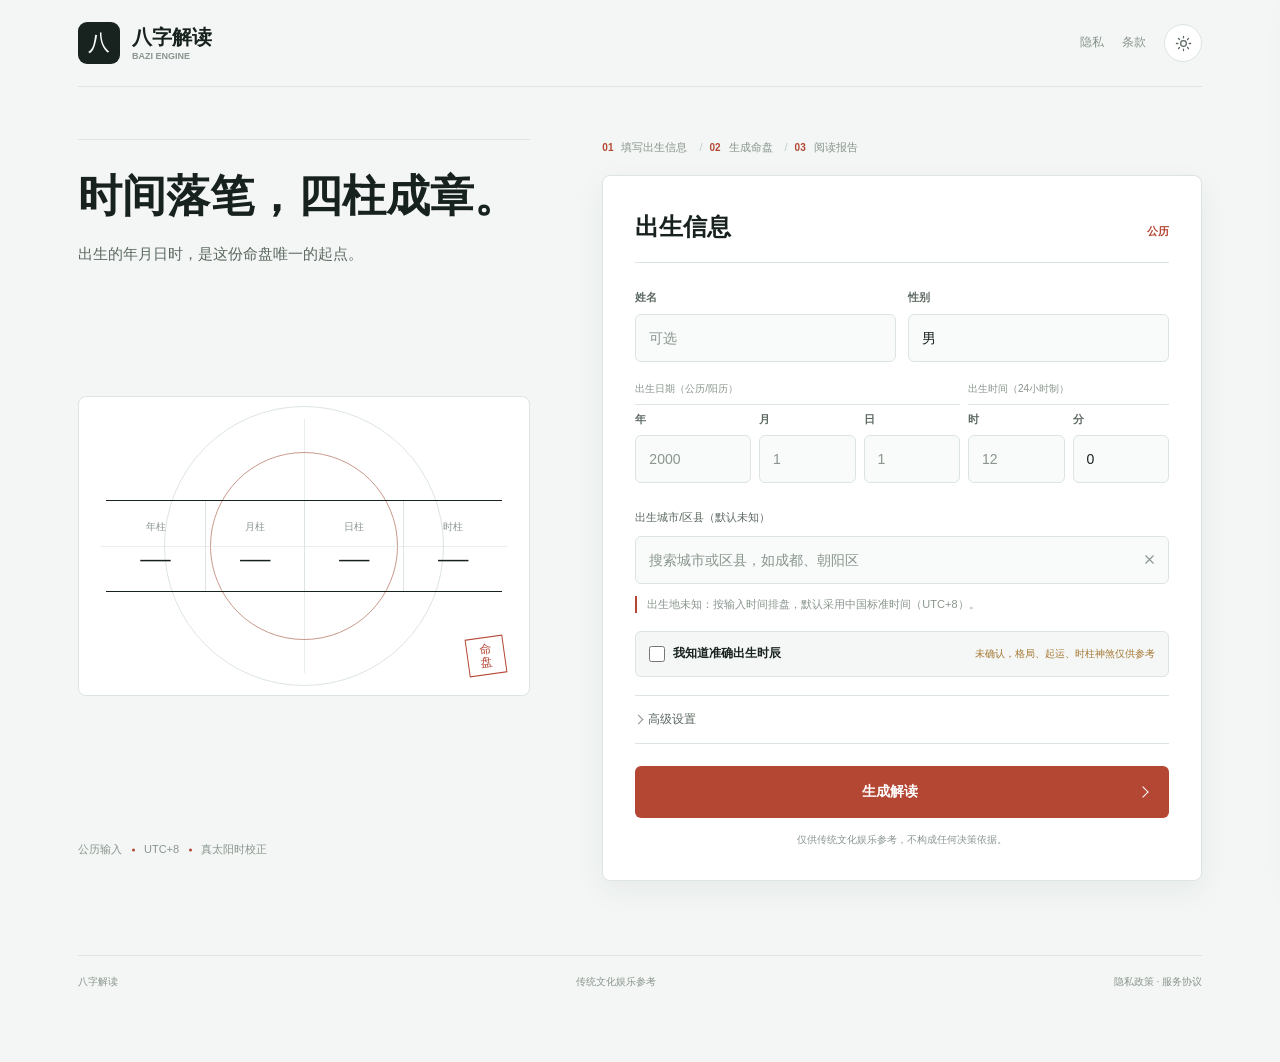
==== commit d8710feb: "fix: clarify relationship annual signals" ====
--- a/frontend/index.html
+++ b/frontend/index.html
@@ -121,6 +121,14 @@
             <label><span>流年范围</span><input id="lnFrom" type="number" placeholder="2026" min="1900" max="2100"></label>
             <label><span>至</span><input id="lnTo" type="number" placeholder="2031" min="1900" max="2100"></label>
           </div>
+          <div class="form-row" style="margin-top:10px">
+            <label><span>当前婚恋状态（可选）</span><select id="relationshipStatus">
+              <option value="unknown">不提供</option>
+              <option value="single">单身</option>
+              <option value="dating">交往中</option>
+              <option value="married">已婚</option>
+            </select></label>
+          </div>
         </details>
         <button class="btn" id="submitBtn">生成解读</button>
         <p class="form-legal">仅供传统文化娱乐参考，不构成任何决策依据。</p>
--- a/frontend/style.css
+++ b/frontend/style.css
@@ -831,16 +831,13 @@
   background:var(--tag-bg);color:var(--text-secondary);
 }
 .ai-header-tag{border:1px solid var(--accent);background:transparent;color:var(--accent)}
-.event-summary-line{
-  margin:-6px 18px 12px;
-  color:var(--text-secondary);
-  font-size:12px;
-  line-height:1.6;
-}
-.ai-review-inline{
-  margin:-8px 18px 12px;padding-left:9px;border-left:2px solid var(--accent);
-  color:var(--text-secondary);font-size:11px;line-height:1.6;
-}
+.annual-layer-summary{display:grid;grid-template-columns:64px minmax(0,1fr);gap:10px;margin:0 18px 8px;color:var(--text-secondary);font-size:12px;line-height:1.6}
+.annual-layer-label{font-size:10px;font-weight:700;letter-spacing:.04em;color:var(--text-tertiary)}
+.rule-layer-summary{margin-top:-6px}
+.ai-layer-summary{margin-bottom:12px;padding-left:9px;border-left:2px solid var(--accent)}
+.annual-relationship-summary{display:flex;align-items:baseline;gap:8px;flex-wrap:wrap;margin:0 18px 10px;padding:7px 10px;border-left:2px solid var(--gold);background:var(--surface-muted);color:var(--text-secondary);font-size:12px;line-height:1.6}
+.annual-relationship-summary span:first-child{font-weight:700;color:var(--text-primary)}
+.annual-relationship-summary small{flex-basis:100%;color:var(--text-tertiary);font-size:11px}
 /* pattern bar */
 .pattern-fav{font-size:13px;color:var(--good);font-weight:500}
 .pattern-harm{font-size:13px;color:var(--bad);font-weight:500}
@@ -855,6 +852,8 @@
   padding:4px 0;
 }
 .event-card.open .event-body{display:block}
+.annual-layer-title{padding:10px 18px 4px;font-size:11px;font-weight:700;color:var(--text-secondary)}
+.event-layer-empty{padding:6px 18px 12px;color:var(--text-tertiary);font-size:12px;border-bottom:1px solid var(--border)}
 .event-item{padding:12px 18px;border-bottom:1px solid var(--border)}
 .event-item:last-child{border-bottom:none}
 /* 主行: 星级+类别+方向+预测 */
@@ -867,6 +866,9 @@
 .event-main .llm-badge{font-size:11px;background:linear-gradient(135deg,#a78bfa,#7c3aed);color:#fff;border-radius:3px;padding:0 4px;line-height:1.5}
 .time-basis-note{margin:-2px 0 12px;font-size:12px;line-height:1.5;color:var(--text-tertiary)}
 .ai-review{margin:8px 18px 14px;padding:10px 12px;border:1px solid var(--border);border-radius:4px;background:var(--tag-bg)}
+.ai-review-empty{display:flex;align-items:center;justify-content:space-between;gap:12px;color:var(--text-secondary);font-size:12px}
+.ai-review-empty strong{font-weight:600}
+.ai-review-empty span{color:var(--text-tertiary)}
 .ai-review summary{cursor:pointer;font-size:12px;font-weight:600;color:var(--text-secondary)}
 .ai-review-item{padding:8px 0;border-top:1px solid var(--border);font-size:12px;line-height:1.6}
 .ai-review-item:first-of-type{border-top:none;padding-top:6px}
@@ -1214,10 +1216,11 @@
 .evidence-signal{display:flex;justify-content:space-between;gap:8px;font-size:11px;min-width:0}
 .evidence-signal span{color:var(--text-tertiary);overflow-wrap:anywhere}
 .evidence-signal strong{color:var(--text);font-weight:600;white-space:nowrap}
-.evidence-secondary,.evidence-pending{
+.evidence-secondary,.evidence-context{
   margin-top:7px;font-size:11px;color:var(--text-secondary);line-height:1.55;
 }
-.evidence-pending{color:var(--gold)}
+.evidence-context{display:flex;flex-direction:column;gap:2px;color:var(--gold)}
+.evidence-context small{color:var(--text-tertiary);font-size:10px}
 .evidence-boundaries{margin-top:14px;padding-top:12px;border-top:1px solid var(--border)}
 .evidence-boundaries strong{font-size:11px;color:var(--text-secondary)}
 .evidence-boundaries ul{margin:5px 0 0 17px}
@@ -1401,8 +1404,8 @@
   .evidence-scale-content{grid-template-columns:1fr;padding-left:12px}
   .shishen-breakdown{margin-left:4px}
   .event-card .event-header{padding:14px 14px}
-  .event-summary-line{margin:-6px 14px 10px}
-  .ai-review-inline{margin:-6px 14px 10px}
+  .annual-layer-summary{grid-template-columns:56px minmax(0,1fr);gap:8px;margin-left:14px;margin-right:14px}
+  .annual-relationship-summary{margin-left:14px;margin-right:14px}
   .event-item{padding:6px 14px}
   .report-mobile-actions.active{
     display:grid;
--- a/frontend/chat.css
+++ b/frontend/chat.css
@@ -368,3 +368,6 @@
   body .chat-toggle{bottom:18px;right:18px;width:48px;height:48px}
   body .chat-panel{width:100vw}
 }
+
+/* AI 追问需要命盘上下文，生成命盘前不占用输入区 */
+body:not(.has-chart) .chat-toggle{display:none}
